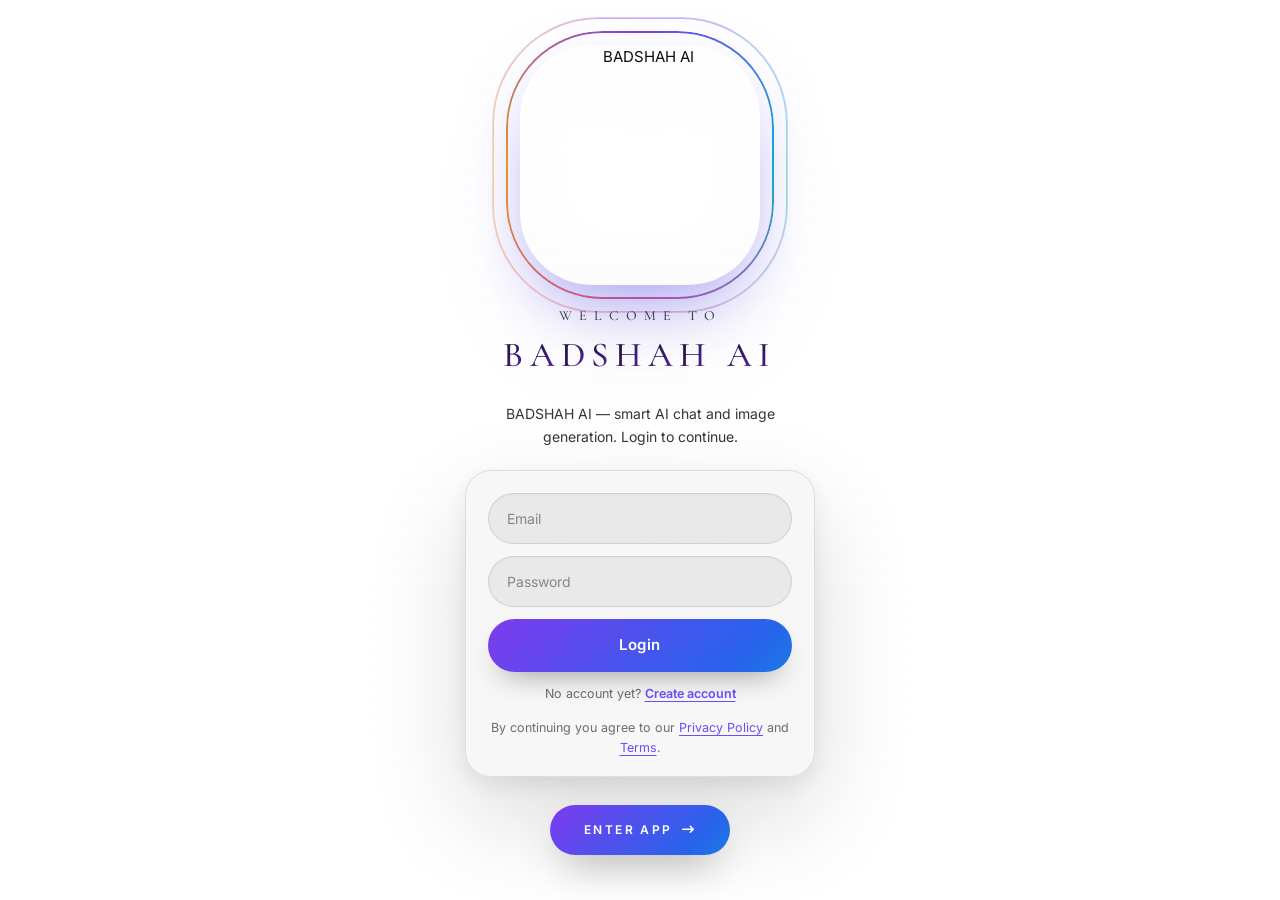
==== index.html @ 8ca5eadb "BADSHAH AI v2.1 — full app: frontend, admin panel, policies, README, Supabase schema + Edge Function" ====
<!DOCTYPE html>
<html lang="en">
<head>
<meta charset="UTF-8">
<meta name="viewport" content="width=device-width, initial-scale=1.0, maximum-scale=1.0, viewport-fit=cover">
<title>Badshah222 AI | BADSHAH AI - AI Chat &amp; Image Generator</title>
<meta name="description" content="Badshah222 AI (BADSHAH AI) is an AI assistant for chat and AI image generation. Chat, write, translate to Urdu, get coding help and create images online - login to continue. Free plan + Pro plans from Rs 100/month.">
<meta name="keywords" content="Badshah222 AI, badshah222-ai, BADSHAH AI, Badshah AI, Badshah222, AI chat, AI image generator, AI chatbot, Urdu AI">
<meta name="author" content="Badshah222">
<meta name="robots" content="index, follow, max-image-preview:large, max-snippet:-1, max-video-preview:-1">
<meta name="googlebot" content="index, follow">
<link rel="canonical" href="https://badshah222.pages.dev/">
<meta name="application-name" content="BADSHAH AI">
<meta name="apple-mobile-web-app-title" content="BADSHAH AI">
<meta property="og:type" content="website">
<meta property="og:site_name" content="BADSHAH AI">
<meta property="og:title" content="Badshah222 AI | BADSHAH AI - AI Chat &amp; Image Generator">
<meta property="og:description" content="Badshah222 AI (BADSHAH AI) is an AI assistant for chat and AI image generation. Chat, write, translate to Urdu, get coding help and create images online - login to continue. Free plan + Pro plans from Rs 100/month.">
<meta property="og:url" content="https://badshah222.pages.dev/">
<meta property="og:image" content="https://badshah222.pages.dev/og-image.png">
<meta property="og:image:width" content="1200">
<meta property="og:image:height" content="630">
<meta property="og:image:alt" content="BADSHAH AI - Badshah222 AI logo">
<meta property="og:locale" content="en_US">
<meta name="twitter:card" content="summary_large_image">
<meta name="twitter:title" content="Badshah222 AI | BADSHAH AI - AI Chat &amp; Image Generator">
<meta name="twitter:description" content="Badshah222 AI (BADSHAH AI) is an AI assistant for chat and AI image generation. Chat, write, translate to Urdu, get coding help and create images online - login to continue. Free plan + Pro plans from Rs 100/month.">
<meta name="twitter:image" content="https://badshah222.pages.dev/og-image.png">
<script type="application/ld+json">{"@context": "https://schema.org", "@graph": [{"@type": "WebSite", "@id": "https://badshah222.pages.dev/#website", "url": "https://badshah222.pages.dev/", "name": "BADSHAH AI", "alternateName": ["Badshah222 AI", "Badshah AI", "badshah222-ai"], "description": "Badshah222 AI (BADSHAH AI) is an AI assistant for chat and AI image generation. Chat, write, translate to Urdu, get coding help and create images online - login to continue. Free plan + Pro plans from Rs 100/month.", "inLanguage": "en", "publisher": {"@id": "https://badshah222.pages.dev/#person"}}, {"@type": "WebApplication", "@id": "https://badshah222.pages.dev/#app", "name": "BADSHAH AI", "alternateName": "Badshah222 AI", "url": "https://badshah222.pages.dev/", "applicationCategory": "UtilitiesApplication", "downloadUrl": "https://badshah222.pages.dev/Badshah222-ai.apk", "fileSize": "3.2 MB", "operatingSystem": "Any (web browser)", "browserRequirements": "Requires JavaScript", "description": "Badshah222 AI (BADSHAH AI) is an AI assistant for chat and AI image generation. Chat, write, translate to Urdu, get coding help and create images online - login to continue. Free plan + Pro plans from Rs 100/month.", "image": "https://badshah222.pages.dev/og-image.png", "offers": {"@type": "Offer", "price": "100", "priceCurrency": "PKR", "description": "Free plan + Pro plans from Rs 100/month"}, "author": {"@id": "https://badshah222.pages.dev/#person"}}, {"@type": "Person", "@id": "https://badshah222.pages.dev/#person", "name": "Badshah222", "alternateName": "Badshah Official 222", "url": "https://badshah222.pages.dev/", "image": "https://badshah222.pages.dev/assets/image1.png", "sameAs": ["https://www.tiktok.com/@zain_ff45", "https://www.youtube.com/@Badshahofficial-222", "https://www.facebook.com/share/1Jgyv3r7vG/", "https://www.instagram.com/badshahofficial222"]}]}</script>
<meta name="theme-color" content="#FFFFFF">
<meta name="color-scheme" content="light">
<link rel="manifest" href="manifest.json">
<link rel="icon" href="icon.png?v=20261006.6" type="image/png">
<link rel="apple-touch-icon" href="icon.png?v=20261006.6">
<link rel="icon" type="image/png" sizes="192x192" href="icon-192.png">

<link rel="preconnect" href="https://fonts.googleapis.com">
<link href="https://fonts.googleapis.com/css2?family=Cormorant+Garamond:ital,wght@0,500;0,600;1,500&family=Space+Grotesk:wght@500;600;700&family=Inter:wght@400;500;600;700&family=JetBrains+Mono:wght@400;500&display=swap" rel="stylesheet">
<link rel="stylesheet" href="https://cdnjs.cloudflare.com/ajax/libs/font-awesome/6.5.2/css/all.min.css">
<link rel="stylesheet" href="https://cdnjs.cloudflare.com/ajax/libs/highlight.js/11.9.0/styles/github.min.css" id="hljs-theme">
<link rel="stylesheet" href="styles.css?v=20261006.6">
</head>
<body data-theme="noir">
<noscript><div style="padding:24px;font-family:system-ui,sans-serif;max-width:640px;margin:auto"><h1>BADSHAH AI (Badshah222 AI)</h1><p>AI chat and AI image generator by Badshah222. Please enable JavaScript to use BADSHAH AI. Login is required.</p><p><a href="https://badshah222.pages.dev">badshah222.pages.dev</a></p></div></noscript>
<div class="aurora" aria-hidden="true"><i></i><i></i><i></i></div>
<div id="maintenanceOverlay" style="display:none;position:fixed;inset:0;z-index:99999;background:#ffffff;color:#0a0a0a;align-items:center;justify-content:center;padding:24px;text-align:center;font-family:system-ui,-apple-system,Segoe UI,sans-serif;">
  <div style="width:min(520px,100%);border:1px solid rgba(0,0,0,.14);border-radius:24px;padding:34px 24px;background:#ffffff;box-shadow:0 25px 80px rgba(0,0,0,.12);">
    <div style="font-size:12px;letter-spacing:4px;color:#666;margin-bottom:12px;">BADSHAH AI</div>
    <div style="font-size:30px;font-weight:800;margin-bottom:12px;">Maintenance Mode</div>
    <div id="maintenanceText" style="color:#555;line-height:1.7;font-size:14px;">BADSHAH AI filhaal maintenance mein hai. Thori dair baad dobara try karein.</div>
  </div>
</div>

<div class="intro-splash" id="introSplash">
  <div class="intro-bg" aria-hidden="true"></div>
  <div class="intro-particles" aria-hidden="true"><span style="--x:6%;--d:14s;--w:-2s"></span><span style="--x:15%;--d:11s;--w:-7s"></span><span style="--x:24%;--d:16s;--w:-4s"></span><span style="--x:33%;--d:12s;--w:-9s"></span><span style="--x:42%;--d:15s;--w:-1s"></span><span style="--x:51%;--d:10s;--w:-6s"></span><span style="--x:60%;--d:17s;--w:-3s"></span><span style="--x:69%;--d:13s;--w:-8s"></span><span style="--x:78%;--d:12s;--w:-5s"></span><span style="--x:87%;--d:15s;--w:-10s"></span><span style="--x:94%;--d:11s;--w:-0s"></span><span style="--x:48%;--d:18s;--w:-12s"></span></div>
  <div class="intro-landing" id="introLanding">
    <div class="intro-logo"><span class="logo-ring"></span><span class="logo-ring r2"></span><img src="logo.png?v=20261006.6" alt="BADSHAH AI" width="320" height="320"></div>
    <h1 class="intro-title"><span class="t-small">WELCOME TO</span><span class="t-big" aria-label="BADSHAH AI"><i style="--i:0">B</i><i style="--i:1">A</i><i style="--i:2">D</i><i style="--i:3">S</i><i style="--i:4">H</i><i style="--i:5">A</i><i style="--i:6">H</i><i style="--i:7">&nbsp;</i><i style="--i:8">A</i><i style="--i:9">I</i></span></h1>
    <p>BADSHAH AI — smart AI chat and image generation. Login to continue.</p>
    <div id="authBox">
      <form id="loginForm" class="auth-form" onsubmit="return false;">
        <input id="loginEmail" type="email" placeholder="Email" required>
        <input id="loginPassword" type="password" placeholder="Password" required>
        <button id="loginBtn" type="button" class="auth-submit-btn">Login</button>
        <div id="loginError" class="auth-error"></div>
        <div class="auth-note">No account yet? <button id="showRegisterBtn" type="button" class="auth-toggle">Create account</button></div>
      </form>
      <form id="registerForm" class="auth-form" hidden onsubmit="return false;">
        <input id="regName" type="text" placeholder="Your name" required>
        <input id="regEmail" type="email" placeholder="Email" required>
        <input id="regPassword" type="password" placeholder="Password" required>
        <input id="regConfirmPassword" type="password" placeholder="Confirm password" required>
        <ul id="passwordRules" class="password-rules">
          <li id="ruleLength">At least 8 characters</li>
          <li id="ruleUpper">One UPPERCASE letter</li>
          <li id="ruleLower">One lowercase letter</li>
          <li id="ruleNumber">One number</li>
          <li id="ruleSpecial">One special character (!@#$% etc.)</li>
        </ul>
        <button id="registerBtn" type="button" class="auth-submit-btn">Create Account</button>
        <div id="registerError" class="auth-error"></div>
        <div class="auth-note">Already have an account? <button id="showLoginBtn" type="button" class="auth-toggle">Login</button></div>
      </form>
      <p class="auth-note">By continuing you agree to our <a href="#" id="authPrivacyLink">Privacy Policy</a> and <a href="#" id="authTermsLink">Terms</a>.</p>
    </div>
    <button class="enter-app-btn" id="enterAppBtn" hidden onclick="var s=document.getElementById('introSplash'); if(s){s.classList.add('fade-out'); setTimeout(function(){ if(s&&s.parentNode) s.remove(); },600);}">ENTER APP <i class="fa-solid fa-arrow-right-long"></i></button>
  </div>
</div>

<div class="install-bar" id="installBar" role="region" aria-label="Install the BADSHAH AI app">
  <span class="ib-shine" aria-hidden="true"></span>
  <img class="ib-icon" src="icon.png?v=20261006.6" alt="" width="46" height="46">
  <div class="ib-text">
    <strong>Get the <span class="grad-text">BADSHAH AI</span> App</strong>
    <span id="ibSub">Free &amp; Pro Plans &bull; <i class="fa-brands fa-android"></i> Android APK &bull; 3.2 MB</span>
  </div>
  <div class="ib-actions">
    <a class="ib-btn primary" id="apkDownloadBtn" href="Badshah222-ai.apk" download="Badshah222-ai.apk"><i class="fa-brands fa-android"></i> <span>Download APK</span></a>
    <button class="ib-btn ghost" id="pwaInstallBtn" type="button" hidden><i class="fa-solid fa-circle-down"></i> <span>Install App</span></button>
    <button class="ib-how" id="installHowBtn" type="button"><i class="fa-regular fa-circle-question"></i> <span>How to install?</span></button>
  </div>
  <button class="ib-close" id="installClose" type="button" aria-label="Hide this bar"><i class="fa-solid fa-xmark"></i></button>
</div>

<div class="app" id="app">

  <aside class="sidebar" id="sidebar">
    <div class="sidebar-head">
      <div class="brand">
        <span class="brand-orb"><img src="icon.png?v=20261006.6" alt="BADSHAH AI"></span>
        <div class="brand-text">
          <strong>BADSHAH AI</strong>
          <small>Artificial Intelligence.</small>
        </div>
      </div>
      <button class="icon-btn ghost only-mobile" id="closeSidebarBtn" aria-label="Close sidebar"><i class="fa-solid fa-xmark"></i></button>
    </div>

    <button class="new-chat-btn" id="newChatBtn"><i class="fa-solid fa-plus"></i> New Chat</button>

    <a href="https://badshah222.pages.dev" target="_blank" rel="noopener" class="website-pill"><i class="fa-solid fa-globe"></i> Main Website</a>
    <a href="Badshah222-ai.apk" download="Badshah222-ai.apk" class="website-pill app-pill"><i class="fa-brands fa-android"></i> Download Android App</a>

    <div class="sidebar-search">
      <i class="fa-solid fa-magnifying-glass"></i>
      <input type="text" id="searchChatsInput" placeholder="Search Chats...">
    </div>

    <div class="sidebar-section-label">
      <span>Pinned Chats</span>
    </div>
    <div class="chat-list" id="pinnedChatList"></div>

    <div class="sidebar-section-label">
      <span>All Conversations</span>
    </div>
    <div class="chat-list" id="chatList"></div>

    <div class="sidebar-footer">
      <div class="sidebar-footer-actions">
        <button class="footer-link-btn" id="openSettingsBtn">
          <span class="mini-slider-icon"><span class="bar bar1"></span><span class="bar bar2"></span></span> Settings
        </button>
        <button class="footer-link-btn" id="openBookmarksBtn"><i class="fa-solid fa-bookmark"></i> Bookmarks</button>
      </div>
      <button class="footer-link-btn footer-link-btn-wide" id="openAboutBtn"><i class="fa-solid fa-circle-info"></i> About</button>
      <div id="accountUsernameDisplay" class="account-name"></div>
      <button id="buyProBtn" class="footer-link-btn footer-link-btn-wide"><i class="fa-solid fa-crown"></i> Buy Pro</button>
      <button id="helpBtn" class="footer-link-btn"><i class="fa-solid fa-circle-question"></i> Help Center</button>
      <a id="openAdminBtn" class="footer-link-btn" href="admin.html" hidden><i class="fa-solid fa-gauge"></i> Admin Panel</a>
      <button id="logoutBtn" class="footer-link-btn"><i class="fa-solid fa-right-from-bracket"></i> Logout</button>
      <div class="social-row">
        <a href="https://www.tiktok.com/@zain_ff45" target="_blank" rel="noopener" aria-label="TikTok"><i class="fa-brands fa-tiktok"></i></a>
        <a href="https://www.youtube.com/@Badshahofficial-222" target="_blank" rel="noopener" aria-label="YouTube"><i class="fa-brands fa-youtube"></i></a>
        <a href="https://www.facebook.com/share/1Jgyv3r7vG/" target="_blank" rel="noopener" aria-label="Facebook"><i class="fa-brands fa-facebook-f"></i></a>
        <a href="https://www.instagram.com/badshahofficial222?stkn=ZXoxODVrZ3dvMnNs" target="_blank" rel="noopener" aria-label="Instagram"><i class="fa-brands fa-instagram"></i></a>
        <a href="https://wa.me/923251787969" target="_blank" rel="noopener" aria-label="WhatsApp"><i class="fa-brands fa-whatsapp"></i></a>
      </div>
      <div class="footer-credit">© 2026 Badshah222. All Rights Reserved.</div>
    </div>
  </aside>

  <div class="sidebar-overlay" id="sidebarOverlay"></div>

  <main class="main">
    <header class="topbar">
      <button class="icon-btn ghost only-mobile" id="openSidebarBtn" aria-label="Open sidebar"><i class="fa-solid fa-bars"></i></button>
      <div class="topbar-title" id="topbarTitle">
        <div class="token-badge" id="tokenBadgeBtn" role="button" tabindex="0" aria-label="Open token ledger">
          <i class="fa-solid fa-coins animate-pulse-gold"></i>
          <span id="liveTokenDisplay">0 / Unlimited</span> Tokens
        </div>
      </div>

      <div class="mode-trigger-wrap" id="modelTriggerWrap">
        <button class="icon-btn ghost" id="openPromptLibBtn" title="Prompt Library" aria-label="Prompt Library"><i class="fa-solid fa-book-open"></i></button>
        <button class="icon-btn ghost mode-trigger" id="modelTriggerBtnMain" title="Choose Model" aria-label="Choose model" aria-haspopup="true"><i class="fa-solid fa-sparkles" id="modelTriggerIconMain"></i></button>
        <div class="mode-popup top-popup" id="modelPopupMain"></div>
      </div>

      <div class="token-popup" id="tokenPopup">
        <div class="token-popup-head">
          <strong><i class="fa-solid fa-receipt"></i> Token Ledger</strong>
          <i class="fa-solid fa-xmark close-btn" id="closeTokenPopup" role="button" tabindex="0" aria-label="Close"></i>
        </div>
        <div class="token-pop-row">
          <span>Token Unit Rate:</span>
          <strong>$0.00005 / token</strong>
        </div>
        <div class="token-pop-row">
          <span>Total Tokens Used:</span>
          <span id="popTokensUsed" style="font-family: var(--font-mono); font-weight: 700;">0</span>
        </div>
        <div class="token-pop-row highlight">
          <span>Usage Equivalent Cost:</span>
          <strong id="popTokensCost">$0.00000</strong>
        </div>
        <div class="usage-progress-wrap">
          <div class="usage-progress-track"><div class="usage-progress-bar" id="usageProgressBar"></div></div>
          <span class="usage-progress-label" id="usageProgressPct">0% used</span>
        </div>
        <div class="token-pop-info">
          <span><i class="fa-solid fa-crown"></i> Free plan included — upgrade to Pro for premium models.</span>
        </div>
      </div>
    </header>

    <section class="panel active" id="chatPanel">
      <div class="chat-box" id="chatBox"></div>

      <div class="context-limit-banner" id="contextLimitBanner" hidden>
        <i class="fa-solid fa-triangle-exclamation"></i>
        <span>This Chat Has Been Fulled Start With New Chat</span>
        <button class="drawer-btn" id="contextLimitNewChatBtn"><i class="fa-solid fa-plus"></i> New Chat</button>
      </div>

      <div class="composer">
        <div class="reply-preview" id="editPreview">
          <span><i class="fa-solid fa-pen"></i> Editing Message</span>
          <i class="fa-solid fa-circle-xmark" id="cancelEditBtn"></i>
        </div>

        <div class="audio-preview-container" id="filePreview" hidden>
          <div class="audio-preview-chip">
            <i class="fa-solid fa-file-lines"></i>
            <span class="audio-preview-title" id="filePreviewTitle">File Ready</span>
          </div>
          <button class="audio-preview-close" id="cancelFileBtn" aria-label="Remove File"><i class="fa-solid fa-trash-can"></i></button>
        </div>

        <div class="input-card" id="inputCard">
          <div class="mode-trigger-wrap">
            <button class="icon-btn ghost mode-trigger" id="modeTriggerBtn" title="Choose Mode" aria-label="Choose mode" aria-haspopup="true"><i class="fa-solid fa-message" id="modeTriggerIcon"></i></button>
            <div class="mode-popup" id="modePopup">
              <button class="mode-opt active" data-mode="chat"><i class="fa-solid fa-message"></i> Chat</button>
              <button class="mode-opt" data-mode="image"><i class="fa-solid fa-image"></i> Image</button>
            </div>
          </div>

          <button class="icon-btn ghost" id="fileUploadBtn" title="Upload PDF, TXT or Codes" aria-label="Upload file"><i class="fa-solid fa-paperclip"></i></button>
          <input type="file" id="fileUploadInput" accept=".txt,.pdf,.html,.css,.js,.json,.py,.java,.cpp,.c,.cs,.ts,.sh,.md,.xml,.yaml,.yml,.sql,.php,.rb,application/pdf,text/plain" hidden>

          <textarea id="userInput" rows="1" aria-label="Message" placeholder="Ask Me Anything..."></textarea>
          <div class="input-actions">
            <button class="send-btn" id="sendBtn" title="Voice" aria-label="Voice or send"><i class="fa-solid fa-microphone" id="sendBtnIcon"></i></button>
          </div>
        </div>
        <div class="composer-hint"><span><i class="fa-solid fa-keyboard"></i> Type &amp; press Enter</span><span><i class="fa-solid fa-microphone"></i> Mic to speak</span><span><i class="fa-solid fa-paperclip"></i> Attach files</span><span><i class="fa-solid fa-image"></i> Image mode for pictures</span></div>
      </div>
    </section>
  </main>
</div>

<div class="lightbox" id="lightbox">
  <button class="lightbox-close" id="lightboxClose" aria-label="Close preview"><i class="fa-solid fa-xmark"></i></button>
  <img id="lightboxImg" src="" alt="Preview">
  <a id="lightboxDownload" class="drawer-btn" download><i class="fa-solid fa-download"></i> Download</a>
</div>

<div class="modal-overlay" id="settingsModal">
  <div class="modal">
    <div class="modal-head">
      <strong><i class="fa-solid fa-gear"></i> Settings</strong>
      <button class="icon-btn ghost close-modal" aria-label="Close"><i class="fa-solid fa-xmark"></i></button>
    </div>
    <div class="modal-body">
            <div class="settings-row">
        <label>Font size</label>
        <input type="range" id="fontSizeRange" min="0" max="2" step="1" value="1">
        <div class="range-labels"><span>Small</span><span>Medium</span><span>Large</span></div>
      </div>

      <div class="settings-row">
        <label class="settings-row-head">
          <span>AI Memory Engine</span>
          <span class="switch"><input type="checkbox" id="memoryEnabledToggle"><span class="switch-track"></span></span>
        </label>
        <div class="memory-manager" id="memoryManagerBlock">
          <div class="memory-input-row">
            <input type="text" id="memoryInput" placeholder="Write Custom Facts (e.g. My Name is Badshah)...">
            <button class="drawer-btn" id="addMemoryBtn"><i class="fa-solid fa-plus"></i> Add</button>
          </div>
          <div class="memory-list" id="memoryList"></div>
        </div>
      </div>

      <div class="settings-row">
        <label>Data & Usage Lifetime Stats</label>
        <div class="stats-card">
          <div class="stats-row"><span>Total Images Generate :</span><strong id="statsTotalImages">0</strong></div>
          <div class="stats-row"><span>Total Chats Create :</span><strong id="statsTotalChats">0</strong></div>
          <div class="stats-row"><span>Total Tokens Use :</span><strong id="statsTotalTokens">0</strong></div>
          <div class="stats-row" style="border-top:1px dashed var(--border); padding-top:6px; margin-top:4px;"><span>Total All Data :</span><strong id="statsTotalCost" style="color:var(--success);">$0.00000</strong></div>
        </div>
      </div>
      <div class="settings-row">
        <label>Local data</label>
        <div class="settings-btn-row">
          <button class="drawer-btn" id="exportDataBtn"><i class="fa-solid fa-file-export"></i> Export Chats</button>
          <button class="drawer-btn" id="importDataBtn"><i class="fa-solid fa-file-import"></i> Import Chats</button>
          <input type="file" id="importDataInput" accept="application/json" hidden>
        </div>
        <button class="drawer-btn danger" id="clearDataBtn"><i class="fa-solid fa-trash"></i> Reset All Chats</button>
      </div>
    </div>
  </div>
</div>

<div class="modal-overlay" id="installGuideModal">
  <div class="modal">
    <div class="modal-head">
      <strong><i class="fa-solid fa-mobile-screen-button"></i> Install BADSHAH AI</strong>
      <button class="icon-btn ghost close-modal" aria-label="Close"><i class="fa-solid fa-xmark"></i></button>
    </div>
    <div class="modal-body install-guide">
      <div class="ig-hero"><img src="icon.png?v=20261006.6" alt="" width="64" height="64"><div><strong>BADSHAH AI for Android</strong><span>Free plan + Pro plans &bull; 3.2 MB</span></div></div>
      <a class="ig-download" href="Badshah222-ai.apk" download="Badshah222-ai.apk"><i class="fa-brands fa-android"></i> Download APK</a>
      <ol class="ig-steps">
        <li><b>1</b><div><strong>Download the APK</strong><span>Tap the button above. If the browser warns about the file, choose <em>Download anyway</em>.</span></div></li>
        <li><b>2</b><div><strong>Open the file</strong><span>Open it from the download notification or your Downloads folder.</span></div></li>
        <li><b>3</b><div><strong>Allow install</strong><span>If asked, tap <em>Settings</em> and turn on <em>Allow from this source</em>, then go back.</span></div></li>
        <li><b>4</b><div><strong>Tap Install</strong><span>Wait a few seconds, tap <em>Open</em> and enjoy BADSHAH AI.</span></div></li>
      </ol>
      <div class="ig-ios"><i class="fa-brands fa-apple"></i> <span><strong>iPhone / iPad:</strong> open this site in Safari, tap <em>Share</em>, then <em>Add to Home Screen</em>.</span></div>
    </div>
  </div>
</div>

<div class="modal-overlay" id="aboutModal">
  <div class="modal">
    <div class="modal-head">
      <strong><i class="fa-solid fa-circle-info"></i> About</strong>
      <button class="icon-btn ghost close-modal" aria-label="Close"><i class="fa-solid fa-xmark"></i></button>
    </div>
    <div class="modal-body about-body">
      <div class="about-orb"><img src="icon.png?v=20261006.6" style="width:100%;height:100%;object-fit:contain;box-sizing:border-box;padding:6px;border-radius:18px;" alt="Logo"></div>
      <h3>BADSHAH AI</h3>
      <p>A premium AI suite: chat and image models, and more. Free plan + Pro plans.</p>

      <div class="about-section">
        <div class="about-heading"><i class="fa-solid fa-crown"></i> About Creator</div>
        <div class="creator-card">
          <img class="creator-avatar" src="assets/image1.png" alt="Badshah222" onerror="this.style.display='none'">
          <div class="creator-text">
            <strong>Badshah222</strong>
            <span>Creator &amp; Developer of BADSHAH AI</span>
            <p>Salam! Main Badshah222 hoon, BADSHAH AI ka creator. Mera maqsad hai ke har koi AI ko aasani se use kar sakay: chats bhi, images bhi. Aap ka support mere liye bohat ahem hai.</p>
          </div>
        </div>
      </div>


      <div class="about-section">
        <div class="about-heading"><i class="fa-solid fa-file-lines"></i> Policies</div>
        <div class="about-dev">
          <div><strong>Privacy</strong><a href="#" id="policyPrivacyLink">Privacy Policy</a></div>
          <div><strong>Payments</strong><a href="#" id="policyPaymentLink">Payment Privacy Policy</a></div>
          <div><strong>Terms</strong><a href="#" id="policyTermsLink">Terms &amp; Conditions</a></div>
        </div>
      </div>

      <div class="about-section">
        <div class="about-heading"><i class="fa-solid fa-images"></i> Creator Visuals</div>
        <div class="visual-grid"><a class="vis-tile" href="assets/image1.png" target="_blank" rel="noopener"><img src="assets/image1.png" alt="Creator visual 1" loading="lazy" onerror="this.closest('.vis-tile').classList.add('empty')"></a><a class="vis-tile" href="assets/image2.png" target="_blank" rel="noopener"><img src="assets/image2.png" alt="Creator visual 2" loading="lazy" onerror="this.closest('.vis-tile').classList.add('empty')"></a><a class="vis-tile" href="assets/image3.png" target="_blank" rel="noopener"><img src="assets/image3.png" alt="Creator visual 3" loading="lazy" onerror="this.closest('.vis-tile').classList.add('empty')"></a><a class="vis-tile" href="assets/image4.png" target="_blank" rel="noopener"><img src="assets/image4.png" alt="Creator visual 4" loading="lazy" onerror="this.closest('.vis-tile').classList.add('empty')"></a><a class="vis-tile" href="assets/image5.png" target="_blank" rel="noopener"><img src="assets/image5.png" alt="Creator visual 5" loading="lazy" onerror="this.closest('.vis-tile').classList.add('empty')"></a></div>
      </div>

      <div class="about-dev">
        <div><strong>Developer</strong><span>Badshah222</span></div>
        <div><strong>Website</strong><a href="https://badshah222.pages.dev" target="_blank">badshah222.pages.dev</a></div>
        <div><strong>WhatsApp</strong><a href="https://wa.me/923251787969" target="_blank">Contact Owner</a></div>
        <div><strong>TikTok</strong><a href="https://www.tiktok.com/@zain_ff45" target="_blank">TikTok</a></div>
        <div><strong>YouTube</strong><a href="https://www.youtube.com/@Badshahofficial-222" target="_blank">YouTube</a></div>
        <div><strong>Facebook</strong><a href="https://www.facebook.com/share/1Jgyv3r7vG/" target="_blank">Facebook</a></div>
        <div><strong>Instagram</strong><a href="https://www.instagram.com/badshahofficial222?stkn=ZXoxODVrZ3dvMnNs" target="_blank">Instagram</a></div>
      </div>
      <div class="footer-credit">© 2026 Badshah222. All Rights Reserved.</div>
    </div>
  </div>
</div>

<div class="modal-overlay" id="bookmarksModal">
  <div class="modal">
    <div class="modal-head">
      <strong><i class="fa-solid fa-bookmark"></i> Bookmarks</strong>
      <button class="icon-btn ghost close-modal" aria-label="Close"><i class="fa-solid fa-xmark"></i></button>
    </div>
    <div class="modal-body">
      <div class="bookmark-list" id="bookmarksList"></div>
    </div>
  </div>
</div>

<div class="modal-overlay" id="promptLibModal">
  <div class="modal">
    <div class="modal-head">
      <strong><i class="fa-solid fa-book-open"></i> Prompt Library</strong>
      <button class="icon-btn ghost close-modal" aria-label="Close"><i class="fa-solid fa-xmark"></i></button>
    </div>
    <div class="modal-body">
      <div class="sidebar-search">
        <i class="fa-solid fa-magnifying-glass"></i>
        <input type="text" id="promptLibSearchInput" placeholder="Search prompts...">
      </div>
      <div class="prompt-lib-tabs" id="promptLibTabs"></div>
      <div class="prompt-lib-list" id="promptLibList"></div>
    </div>
  </div>
</div>


<div class="modal-overlay" id="policyModal">
  <div class="modal-box">
    <button id="policyModalClose">×</button>
    <h2 id="policyModalTitle"></h2>
    <div id="policyModalBody" class="policy-body"></div>
  </div>
</div>

<div class="modal-overlay" id="buyProModal">
  <div class="modal-box">
    <button id="buyProClose">×</button>
    <h2>Buy Pro</h2>
    <p class="buy-pro-steps"><b>1</b> Choose a plan &nbsp;·&nbsp; <b>2</b> Pick a payment method &nbsp;·&nbsp; <b>3</b> Pay &amp; submit proof</p>
    <div id="buyProPlans"></div>
    <div id="buyProMethods"></div>
    <div id="buyProDetails"></div>
    <form id="buyProForm" hidden>
      <input id="payerName" type="text" placeholder="Name you paid from" required>
      <label>Payment screenshot <input id="proofFile" type="file" accept="image/*" required></label>
      <span id="proofFileName"></span>
      <button id="submitOrderBtn" type="button">Submit Order</button>
    </form>
    <div id="orderSuccess" class="auth-success" hidden></div>
    <div id="orderError" class="auth-error"></div>
  </div>
</div>

<div class="modal-overlay" id="helpModal">
  <div class="modal-box">
    <button id="helpClose">×</button>
    <h2>Help Center</h2>
    <div id="helpReplies"></div>
    <input id="helpSubject" type="text" placeholder="Subject">
    <textarea id="helpMessage" placeholder="Write your message..."></textarea>
    <button id="helpSendBtn" type="button">Send Message</button>
    <div id="helpStatus"></div>
  </div>
</div>

<div class="context-menu" id="chatContextMenu">
  <button data-action="pin"><i class="fa-solid fa-thumbtack"></i> Pin</button>
  <button data-action="favorite"><i class="fa-solid fa-star"></i> Favorite</button>
  <button data-action="rename"><i class="fa-solid fa-pen"></i> Rename</button>
  <button data-action="export"><i class="fa-solid fa-file-export"></i> Export</button>
  <button data-action="delete" class="danger"><i class="fa-solid fa-trash"></i> Delete</button>
</div>

<div class="toast-container" id="toastContainer"></div>

<script src="https://cdn.jsdelivr.net/npm/marked/marked.min.js"></script>
<script src="https://cdnjs.cloudflare.com/ajax/libs/dompurify/3.1.0/purify.min.js"></script>
<script src="https://cdnjs.cloudflare.com/ajax/libs/highlight.js/11.9.0/highlight.min.js"></script>
<script src="https://cdnjs.cloudflare.com/ajax/libs/pdf.js/3.11.174/pdf.min.js"></script>
<script src="https://cdn.jsdelivr.net/npm/@supabase/supabase-js@2"></script>
<script src="supabase-config.js"></script>
<script src="config.js?v=20261006.6"></script>
<script src="library.js"></script>
<script src="app.js?v=20261006.6"></script>

</body>
</html>
---- styles.css ----
@property --ang{syntax:'<angle>';inherits:false;initial-value:0deg}
:root{
  --font-display:'Space Grotesk',system-ui,sans-serif;--font-body:'Inter',system-ui,sans-serif;--font-mono:'JetBrains Mono',ui-monospace,monospace;
  --radius:24px;--radius-lg:28px;--radius-md:20px;--radius-sm:14px;--scale:1;
  --ease:cubic-bezier(.2,.8,.2,1);
  --bg:#FFFFFF;--bg2:#F5F5F5;--text:#0A0A0A;--muted:#6B6B6B;--accent:#6D4AFF;--accent-2:#06B6D4;--on-accent:#FFFFFF;
  --surface:color-mix(in srgb,var(--bg2) 82%,transparent);
  --surface-2:color-mix(in srgb,var(--text) 6%,transparent);
  --surface-hover:color-mix(in srgb,var(--text) 10%,transparent);
  --border:color-mix(in srgb,var(--text) 11%,transparent);
  --border-strong:color-mix(in srgb,#000000 26%,transparent);
  --glow:rgba(109,74,255,.30);
  --gradient:linear-gradient(135deg,#7C3AED,#2563EB 55%,#06B6D4);
  --danger:#FF6B86;--danger-soft:rgba(255,107,134,.12);--success:#4ADE9A;
  --shadow-md:0 12px 32px rgba(0,0,0,.10),0 2px 6px rgba(0,0,0,.06);
  --shadow-lg:0 40px 100px rgba(0,0,0,.14),0 8px 24px rgba(0,0,0,.08);
  --glass:blur(28px) saturate(150%);
}
*{box-sizing:border-box;margin:0;padding:0;-webkit-tap-highlight-color:transparent}
html,body{height:100%;height:100dvh;overflow:hidden;background:var(--bg);color:var(--text);font-family:var(--font-body);font-size:calc(15px*var(--scale));line-height:1.65;-webkit-font-smoothing:antialiased}
body{overscroll-behavior:none}
body::after{content:"";position:fixed;inset:0;z-index:100000;pointer-events:none;opacity:.05;mix-blend-mode:overlay;background-image:url("data:image/svg+xml,%3Csvg xmlns='http://www.w3.org/2000/svg' width='160' height='160'%3E%3Cfilter id='n'%3E%3CfeTurbulence type='fractalNoise' baseFrequency='.8' numOctaves='2' stitchTiles='stitch'/%3E%3C/filter%3E%3Crect width='100%25' height='100%25' filter='url(%23n)'/%3E%3C/svg%3E")}
button{font:inherit;color:inherit;background:none;border:0;cursor:pointer;transition:transform .2s var(--ease),background .25s,color .25s,border-color .25s,box-shadow .3s}
button:active:not(:disabled){transform:scale(.97)}
textarea,input{font:inherit;color:inherit}
a{color:inherit;text-decoration:none}
::selection{background:color-mix(in srgb,var(--accent) 35%,transparent);color:var(--text)}
:focus-visible{outline:2px solid var(--accent);outline-offset:2px;border-radius:12px}
::-webkit-scrollbar{width:8px;height:8px}::-webkit-scrollbar-track{background:transparent}
::-webkit-scrollbar-thumb{background:color-mix(in srgb,var(--text) 14%,transparent);border-radius:8px;border:2px solid transparent;background-clip:content-box}
::-webkit-scrollbar-thumb:hover{background:color-mix(in srgb,var(--accent) 45%,transparent);background-clip:content-box;border:2px solid transparent}
*{scrollbar-width:thin;scrollbar-color:color-mix(in srgb,var(--text) 16%,transparent) transparent}


.aurora{position:fixed;inset:0;z-index:0;overflow:hidden;pointer-events:none}
.aurora i{position:absolute;border-radius:50%;filter:blur(90px);opacity:.28;animation:drift 26s ease-in-out infinite alternate}
.aurora i:nth-child(1){width:46vmax;height:46vmax;left:-14vmax;top:-18vmax;background:#C4B5FD}
.aurora i:nth-child(2){width:38vmax;height:38vmax;right:-12vmax;bottom:-16vmax;background:#A5F3FC;opacity:.16;animation-duration:32s;animation-delay:-8s}
.aurora i:nth-child(3){width:26vmax;height:26vmax;left:42%;top:30%;background:#FBCFE8;opacity:.12;animation-duration:38s}
@keyframes drift{to{transform:translate3d(6vmax,4vmax,0) scale(1.15)}}


.icon-btn{width:40px;height:40px;flex:none;display:inline-grid;place-items:center;border-radius:50%;color:var(--muted);font-size:15px}
.icon-btn.ghost:hover{background:var(--surface-hover);color:var(--text)}
.only-mobile{display:none!important}
.drawer-btn,.new-chat-btn,.enter-app-btn,.auth-submit-btn,.pwa-app-btn{position:relative;overflow:hidden;display:inline-flex;align-items:center;justify-content:center;gap:9px;padding:11px 20px;border-radius:999px;font-weight:600;font-size:13.5px;letter-spacing:.01em;background:var(--surface-2);border:1px solid var(--border);color:var(--text)}
.drawer-btn:hover{background:var(--surface-hover);border-color:var(--border-strong)}
.drawer-btn.danger{color:var(--danger);border-color:color-mix(in srgb,var(--danger) 30%,transparent);background:var(--danger-soft)}
.drawer-btn.danger:hover{background:color-mix(in srgb,var(--danger) 22%,transparent)}
.new-chat-btn,.enter-app-btn,.auth-submit-btn,.pwa-app-btn{background:var(--gradient);color:var(--on-accent);border:0;box-shadow:0 8px 28px -6px var(--glow),0 0 0 transparent}
.new-chat-btn::after,.enter-app-btn::after,.auth-submit-btn::after,.pwa-app-btn::after{content:"";position:absolute;top:0;left:-70%;width:45%;height:100%;background:linear-gradient(100deg,transparent,rgba(255,255,255,.55),transparent);transform:skewX(-20deg);transition:left .8s var(--ease)}
.new-chat-btn:hover::after,.enter-app-btn:hover::after,.auth-submit-btn:hover::after,.pwa-app-btn:hover::after{left:130%}
.new-chat-btn:hover,.enter-app-btn:hover,.auth-submit-btn:hover,.pwa-app-btn:hover{box-shadow:0 12px 36px -4px var(--glow),0 0 0 transparent}
.auth-submit-btn:disabled{opacity:.55;cursor:wait}


.intro-splash{position:fixed;inset:0;z-index:99990;display:grid;place-items:center;padding:24px;background:#FFFFFF;transition:opacity .6s var(--ease),filter .6s,transform .6s var(--ease);overflow:hidden}
.intro-splash.fade-out{opacity:0;filter:blur(14px);transform:scale(1.04);pointer-events:none}
.intro-particles{position:absolute;inset:0;pointer-events:none}
.intro-particles span{position:absolute;bottom:-10px;width:3px;height:3px;border-radius:50%;background:#BBBBBB;box-shadow:none;opacity:0;animation:rise var(--d,12s) linear var(--w,0s) infinite;left:var(--x)}
@keyframes rise{10%{opacity:.8}90%{opacity:.4}to{transform:translateY(-105vh);opacity:0}}
.intro-landing{position:relative;z-index:1;max-width:460px;text-align:center;display:flex;flex-direction:column;align-items:center;gap:22px}
.intro-logo{width:104px;height:104px;border-radius:30px;display:grid;place-items:center;background:var(--surface);border:1px solid var(--border);box-shadow:0 0 0 1px rgba(255,255,255,.04) inset,0 0 70px -6px var(--glow);animation:reveal 1.2s var(--ease) both,breathe 5s ease-in-out 1.2s infinite}
.intro-logo img{width:88%;height:88%;object-fit:contain;object-position:center}
@keyframes reveal{from{opacity:0;transform:scale(.6) translateY(20px);filter:blur(16px)}}
@keyframes breathe{50%{box-shadow:0 0 0 1px rgba(255,255,255,.04) inset,0 0 110px 4px var(--glow)}}
.intro-landing h2{font-family:var(--font-display);font-weight:500;font-size:clamp(20px,5.4vw,28px);letter-spacing:.34em;line-height:1.35;background:linear-gradient(100deg,var(--text) 20%,var(--accent) 50%,var(--text) 80%);background-size:220% 100%;-webkit-background-clip:text;background-clip:text;color:transparent;animation:reveal 1.2s var(--ease) .25s both,sheen 6s linear infinite}
@keyframes sheen{to{background-position:-220% 0}}
.intro-landing p{color:var(--muted);font-size:14px;max-width:38ch;animation:reveal 1.2s var(--ease) .5s both}
.enter-app-btn{margin-top:6px;padding:15px 34px;letter-spacing:.22em;font-size:12px;animation:reveal 1.2s var(--ease) .75s both}


.auth-overlay{position:fixed;inset:0;z-index:9000;display:flex;align-items:center;justify-content:center;padding:20px;background:color-mix(in srgb,var(--bg) 74%,transparent);backdrop-filter:blur(36px) saturate(140%);-webkit-backdrop-filter:blur(36px) saturate(140%);overflow:auto}
.auth-card{position:relative;width:min(420px,100%);padding:34px 28px 26px;border-radius:var(--radius-lg);background:var(--surface);border:1px solid var(--border);box-shadow:var(--shadow-lg);display:flex;flex-direction:column;gap:18px;animation:pop .6s var(--ease) both}
.auth-card::before{content:"";position:absolute;inset:0;border-radius:inherit;padding:1px;background:linear-gradient(160deg,var(--border-strong),transparent 40%,transparent 70%,var(--border-strong));-webkit-mask:linear-gradient(#000 0 0) content-box,linear-gradient(#000 0 0);-webkit-mask-composite:xor;mask-composite:exclude;pointer-events:none}
@keyframes pop{from{opacity:0;transform:translateY(16px) scale(.96);filter:blur(8px)}}
.auth-brand{text-align:center;display:flex;flex-direction:column;align-items:center;gap:8px}
.auth-brand h1{font-family:var(--font-display);font-weight:600;letter-spacing:.22em;font-size:21px}
.auth-tagline{color:var(--muted);font-size:13px}
.brand-orb{position:relative;width:44px;height:44px;flex:none;border-radius:14px;display:grid;place-items:center;background:var(--surface-2);border:1px solid var(--border-strong);animation:orb 5s ease-in-out infinite}
.brand-orb img{width:88%;height:88%;object-fit:contain;object-position:center}
.auth-brand .brand-orb{width:64px;height:64px;border-radius:20px}
@keyframes orb{0%,100%{box-shadow:0 0 18px -2px var(--glow)}50%{box-shadow:0 0 38px 2px var(--glow)}}
.auth-tabs{display:grid;grid-template-columns:1fr 1fr;padding:4px;border-radius:999px;background:var(--surface-2);border:1px solid var(--border)}
.auth-tab{padding:9px;border-radius:999px;color:var(--muted);font-weight:600;font-size:13.5px}
.auth-tab.active{background:var(--gradient);color:var(--on-accent);box-shadow:0 4px 16px -4px var(--glow)}
.auth-form{display:flex;flex-direction:column;gap:12px}
.auth-form input,.memory-input-row input,.sidebar-search input{width:100%;padding:13px 18px;border-radius:999px;background:var(--surface-2);border:1px solid var(--border);outline:0;font-size:14px;transition:border-color .25s,box-shadow .25s,background .25s}
.auth-form input:focus,.memory-input-row input:focus,.sidebar-search input:focus{border-color:var(--border-strong);box-shadow:0 0 0 4px color-mix(in srgb,var(--accent) 14%,transparent);background:var(--surface-hover)}
::placeholder{color:color-mix(in srgb,var(--muted) 80%,transparent)}
.auth-error{min-height:0;color:var(--danger);font-size:12.5px;padding-inline:6px}.auth-error:empty{display:none}
.auth-note{text-align:center;color:var(--muted);font-size:12px;line-height:1.55}


.app{position:relative;z-index:1;height:100%;display:flex;gap:14px;padding:max(14px,env(safe-area-inset-top)) max(14px,env(safe-area-inset-right)) max(14px,env(safe-area-inset-bottom)) max(14px,env(safe-area-inset-left))}
.sidebar,.main{position:relative;background:var(--surface);backdrop-filter:var(--glass);-webkit-backdrop-filter:var(--glass);border:1px solid var(--border);border-radius:var(--radius-lg);box-shadow:var(--shadow-md)}
.sidebar{width:300px;flex:none;display:flex;flex-direction:column;gap:12px;padding:18px 14px 14px;overflow-y:auto;overflow-x:hidden;z-index:30}
.main{flex:1;min-width:0;display:flex;flex-direction:column;overflow:hidden;background:color-mix(in srgb,var(--bg2) 38%,transparent)}
.sidebar-head{display:flex;align-items:center;justify-content:space-between;padding:0 4px}
.brand{display:flex;align-items:center;gap:12px;min-width:0}
.brand-text{display:flex;flex-direction:column;line-height:1.2;min-width:0}
.brand-text strong{font-family:var(--font-display);font-weight:600;letter-spacing:.2em;font-size:14px}
.brand-text small{color:var(--muted);font-size:11.5px;margin-top:2px}
.website-pill,.contact-pill{display:flex;align-items:center;justify-content:center;gap:9px;padding:10px 14px;border-radius:999px;font-size:12.5px;font-weight:600;border:1px solid var(--border);background:var(--surface-2);color:var(--muted)}
.website-pill:hover,.contact-pill:hover{color:var(--text);border-color:var(--border-strong);transform:translateY(-1px)}
.contact-pill{color:#5be08f;border-color:rgba(91,224,143,.28)}
.sidebar-search{position:relative;display:flex;align-items:center}
.sidebar-search i{position:absolute;left:16px;color:var(--muted);font-size:13px;pointer-events:none}
.sidebar-search input{padding-left:42px}
.sidebar-section-label{padding:8px 8px 0;color:var(--muted);font-size:11.5px;font-weight:600;letter-spacing:.04em}
.chat-list{display:flex;flex-direction:column;gap:3px}.chat-list:empty{display:none}
#chatList{flex:1;min-height:60px}
.chat-item{position:relative;display:flex;align-items:center;gap:11px;padding:10px 10px 10px 12px;border-radius:16px;cursor:pointer;border:1px solid transparent;transition:background .25s,border-color .25s,transform .25s var(--ease)}
.chat-item:hover{background:var(--surface-2)}
.chat-item.active{background:linear-gradient(135deg,color-mix(in srgb,var(--accent) 14%,transparent),var(--surface-2));border-color:var(--border-strong)}
.chat-item .chat-icon{width:30px;height:30px;flex:none;display:grid;place-items:center;border-radius:10px;background:var(--surface-2);color:var(--accent);font-size:12px}
.chat-item .chat-info{flex:1;min-width:0;display:flex;flex-direction:column}
.chat-item .chat-info strong{font-weight:500;font-size:13.5px;white-space:nowrap;overflow:hidden;text-overflow:ellipsis}
.chat-item .chat-info small{color:var(--muted);font-size:11.5px;white-space:nowrap;overflow:hidden;text-overflow:ellipsis}
.chat-item .chat-more{width:28px;height:28px;display:grid;place-items:center;border-radius:50%;color:var(--muted);opacity:0}
.chat-item:hover .chat-more,.chat-item.active .chat-more{opacity:1}
.chat-item .chat-more:hover{background:var(--surface-hover);color:var(--text)}
.chat-item .pin-flag{color:var(--accent);font-size:10px}.chat-item .fav-flag{color:#0A0A0A;font-size:10px}
.sidebar-footer{display:flex;flex-direction:column;gap:8px;padding-top:12px;border-top:1px solid var(--border);margin-top:auto}
.sidebar-footer-actions{display:grid;grid-template-columns:1fr 1fr;gap:8px}
.footer-link-btn{display:inline-flex;align-items:center;justify-content:center;gap:9px;padding:10px 12px;border-radius:14px;color:var(--muted);font-size:13px;font-weight:500;background:var(--surface-2)}
.footer-link-btn:hover{color:var(--text);background:var(--surface-hover)}
.footer-link-btn-wide{width:100%}
.mini-slider-icon{position:relative;width:15px;height:13px;display:inline-block}
.mini-slider-icon .bar{position:absolute;left:0;right:0;height:2px;border-radius:2px;background:currentColor;opacity:.8}
.mini-slider-icon .bar1{top:2px}.mini-slider-icon .bar2{top:9px}
.mini-slider-icon .bar::before{content:"";position:absolute;top:-2.5px;width:6px;height:6px;border-radius:50%;background:currentColor;transition:left .35s var(--ease)}
.mini-slider-icon .bar1::before{left:2px}.mini-slider-icon .bar2::before{left:7px}
.footer-link-btn:hover .bar1::before{left:8px}.footer-link-btn:hover .bar2::before{left:1px}
.footer-credit{text-align:center;color:color-mix(in srgb,var(--muted) 70%,transparent);font-size:10.5px;padding:2px 6px}
.sidebar-overlay{display:none}


.topbar{position:relative;z-index:20;display:flex;align-items:center;gap:8px;padding:12px 16px;border-bottom:1px solid var(--border)}
.topbar-title{flex:1;min-width:0;display:flex;align-items:center}
.token-badge{display:inline-flex;align-items:center;gap:9px;padding:8px 15px 8px 12px;border-radius:999px;cursor:pointer;background:var(--surface-2);border:1px solid var(--border);font-size:12.5px;font-weight:500;color:var(--muted);white-space:nowrap}
.token-badge:hover{border-color:var(--border-strong);color:var(--text)}
.token-badge i{color:var(--accent)}.token-badge #liveTokenDisplay{color:var(--text);font-family:var(--font-mono);font-size:12px}
.animate-pulse-gold{animation:pulse 2.6s ease-in-out infinite}
@keyframes pulse{50%{opacity:.45;transform:scale(.88)}}
.mode-trigger-wrap{position:relative;display:flex;align-items:center;gap:4px}
.mode-trigger{color:var(--accent)}
.mode-popup{position:absolute;z-index:60;min-width:200px;padding:6px;display:flex;flex-direction:column;gap:2px;border-radius:20px;background:color-mix(in srgb,var(--bg2) 88%,transparent);backdrop-filter:var(--glass);-webkit-backdrop-filter:var(--glass);border:1px solid var(--border);box-shadow:var(--shadow-lg);bottom:calc(100% + 12px);left:0;opacity:0;visibility:hidden;transform:translateY(8px) scale(.95);filter:blur(6px);transform-origin:bottom left;transition:opacity .25s,transform .35s var(--ease),filter .3s,visibility 0s .3s}
.mode-popup.top-popup{bottom:auto;top:calc(100% + 12px);right:0;min-width:230px;transform-origin:top right;transform:translateY(-8px) scale(.95)}
.mode-popup.active{opacity:1;visibility:visible;transform:none;filter:none;transition-delay:0s}
.mode-opt{display:flex;align-items:center;gap:12px;width:100%;padding:11px 14px;border-radius:14px;font-size:14px;font-weight:500;text-align:left;color:var(--muted)}
.mode-opt i{width:18px;text-align:center;color:var(--accent)}
.mode-opt:hover{background:var(--surface-2);color:var(--text)}
.mode-opt.active{background:color-mix(in srgb,var(--accent) 13%,transparent);color:var(--text);box-shadow:inset 0 0 0 1px var(--border-strong)}
.mode-opt[data-model]::after{margin-left:auto;padding:2px 9px;border-radius:999px;font-size:10.5px;font-weight:600;background:var(--surface-2);border:1px solid var(--border);color:var(--accent)}
.token-popup{position:absolute;z-index:70;top:calc(100% + 8px);left:16px;width:min(360px,calc(100% - 32px));padding:18px;display:flex;flex-direction:column;gap:11px;border-radius:var(--radius);background:#FFFFFF;backdrop-filter:var(--glass);-webkit-backdrop-filter:var(--glass);border:1px solid var(--border);box-shadow:var(--shadow-lg);opacity:0;visibility:hidden;transform:translateY(-8px) scale(.96);filter:blur(6px);transform-origin:top left;transition:opacity .25s,transform .35s var(--ease),filter .3s,visibility 0s .3s}
.token-popup.active{opacity:1;visibility:visible;transform:none;filter:none;transition-delay:0s}
.token-popup-head{display:flex;justify-content:space-between;align-items:center}
.token-popup-head strong{display:flex;gap:9px;align-items:center;font-family:var(--font-display);font-weight:600}
.token-popup-head strong i{color:var(--accent)}
.token-popup-head i.close-btn{cursor:pointer;color:var(--muted);padding:6px}.token-popup-head i.close-btn:hover{color:var(--text)}
.token-pop-row{display:flex;justify-content:space-between;gap:12px;font-size:13px;color:var(--muted)}
.token-pop-row strong{color:var(--text);font-weight:600}
.token-pop-row.highlight{padding:10px 14px;border-radius:14px;background:var(--surface-2);border:1px solid var(--border)}
.token-pop-row.highlight strong{color:var(--accent)}
.usage-progress-wrap{display:flex;flex-direction:column;gap:7px}
.usage-progress-track{height:6px;border-radius:6px;background:var(--surface-2);overflow:hidden}
.usage-progress-bar{height:100%;width:0;border-radius:6px;background:var(--gradient);box-shadow:0 0 14px var(--glow);transition:width .7s var(--ease)}
.usage-progress-bar.warn{background:linear-gradient(90deg,#f5b94a,#f08a3c)}.usage-progress-bar.danger{background:linear-gradient(90deg,#ff6b86,#e0364f)}
.usage-progress-label{font-size:11.5px;color:var(--muted);text-align:right}
.token-pop-info{display:flex;flex-direction:column;gap:7px;padding-top:11px;border-top:1px solid var(--border);font-size:11.5px;color:var(--muted);line-height:1.5}
.token-pop-info i{color:var(--accent);margin-right:6px}


.panel{display:none;flex:1;min-height:0;flex-direction:column;position:relative}
.panel.active{display:flex}
.chat-box{flex:1;min-height:0;overflow-y:auto;overflow-x:hidden;padding:28px 20px 12px;display:flex;flex-direction:column;gap:26px;scroll-behavior:smooth}
.chat-box>*{width:min(820px,100%);margin-inline:auto;flex:none}
.message{display:flex;flex-direction:column;gap:6px;animation:msgIn .55s var(--ease) both}
@keyframes msgIn{from{opacity:0;transform:translateY(14px);filter:blur(4px)}}
.message.user{align-items:flex-end}
.message.assistant{display:grid;grid-template-columns:30px minmax(0,1fr);column-gap:14px}
.message.assistant::before{content:"";grid-row:1/4;width:30px;height:30px;margin-top:2px;border-radius:50%;background:var(--bg2) url("icon.png?v=20261006.6") center/cover no-repeat;border:1px solid var(--border-strong);box-shadow:0 0 18px -3px var(--glow)}
.message.assistant>*{grid-column:2}
.bubble{line-height:1.7;overflow-wrap:anywhere;font-size:1rem}
.message.user .bubble{max-width:min(88%,640px);padding:12px 18px;border-radius:24px 24px 8px 24px;background:linear-gradient(145deg,color-mix(in srgb,var(--accent) 17%,transparent),color-mix(in srgb,var(--text) 5%,transparent));border:1px solid var(--border-strong);backdrop-filter:blur(16px);-webkit-backdrop-filter:blur(16px);box-shadow:var(--shadow-md)}
.message.assistant .bubble{padding:2px 0}
.bubble p{margin-bottom:.85em}.bubble p:last-child{margin-bottom:0}
.bubble h1,.bubble h2,.bubble h3{font-family:var(--font-display);letter-spacing:-.02em;line-height:1.3;margin:1.2em 0 .5em}
.bubble ul,.bubble ol{padding-left:1.4em;margin:.5em 0 .9em}.bubble li{margin-bottom:.3em}.bubble li::marker{color:var(--accent)}
.bubble a{color:var(--accent);text-decoration:underline;text-underline-offset:3px;text-decoration-color:color-mix(in srgb,var(--accent) 40%,transparent)}
.bubble blockquote{padding:4px 16px;border-left:2px solid var(--accent);color:var(--muted);margin:.8em 0}
.bubble :not(pre)>code{font-family:var(--font-mono);font-size:.86em;padding:2px 7px;border-radius:8px;background:var(--surface-2);border:1px solid var(--border)}
.bubble table{display:block;overflow-x:auto;border-collapse:collapse;margin:.8em 0;font-size:.92em}
.bubble th,.bubble td{padding:9px 14px;border:1px solid var(--border);text-align:left}.bubble th{background:var(--surface-2);font-weight:600}
.bubble img.gen-media{display:block;max-width:min(100%,460px);border-radius:var(--radius-md);margin-top:10px;cursor:zoom-in;border:1px solid var(--border);box-shadow:var(--shadow-md);transition:transform .4s var(--ease)}
.bubble img.gen-media:hover{transform:scale(1.015)}
.media-gone{display:flex;gap:9px;align-items:center;color:var(--muted);padding:10px 14px;border-radius:14px;background:var(--surface-2)}
.bubble audio{max-width:100%;margin-top:8px;border-radius:999px}
.file-chip{display:inline-flex;align-items:center;gap:8px;margin-top:8px;padding:6px 14px;border-radius:999px;background:var(--surface-2);border:1px solid var(--border);font-size:12.5px}
.file-chip i{color:var(--accent)}
.msg-meta{color:color-mix(in srgb,var(--muted) 75%,transparent);font-size:11px}
.msg-actions{display:flex;flex-wrap:wrap;gap:4px;opacity:.0;transform:translateY(-3px);transition:opacity .25s,transform .3s var(--ease)}
.message:hover .msg-actions,.message:focus-within .msg-actions{opacity:1;transform:none}
@media(hover:none){.msg-actions{opacity:1;transform:none}}
.message.user .msg-actions{justify-content:flex-end}
.mini-btn{display:inline-flex;align-items:center;gap:6px;padding:5px 11px;border-radius:999px;font-size:11.5px;font-weight:500;color:var(--muted)}
.mini-btn:hover:not(:disabled){background:var(--surface-hover);color:var(--text)}
.mini-btn:disabled{opacity:.4;cursor:not-allowed}
.mini-btn.active-bookmark{color:var(--accent)}
.typing-cursor{display:inline-block;width:2px;height:1.05em;margin-left:2px;vertical-align:-2px;background:var(--accent);animation:blink 1s steps(2) infinite}
@keyframes blink{50%{opacity:0}}
.thinking-bubble{display:flex;align-items:center;gap:12px;color:var(--muted)}
.thinking-orb{width:10px;height:10px;border-radius:50%;background:var(--gradient);animation:orb 2s ease-in-out infinite}
.thinking-text{background:linear-gradient(100deg,var(--muted) 30%,var(--text) 50%,var(--muted) 70%);background-size:220% 100%;-webkit-background-clip:text;background-clip:text;color:transparent;animation:sheen 2.2s linear infinite;font-size:14px}
.thinking-dots{display:inline-flex;gap:4px}.thinking-dots i{width:5px;height:5px;border-radius:50%;background:var(--accent);animation:bounce 1.2s ease-in-out infinite}
.thinking-dots i:nth-child(2){animation-delay:.15s}.thinking-dots i:nth-child(3){animation-delay:.3s}
@keyframes bounce{0%,60%,100%{transform:none;opacity:.4}30%{transform:translateY(-5px);opacity:1}}
.flash-highlight{animation:flash 1.8s var(--ease)}
@keyframes flash{0%,40%{background:color-mix(in srgb,var(--accent) 16%,transparent);box-shadow:0 0 0 10px color-mix(in srgb,var(--accent) 16%,transparent);border-radius:16px}}


.code-wrapper{margin:1em 0;border-radius:var(--radius-md);overflow:hidden;background:#F6F6F6;border:1px solid var(--border);box-shadow:var(--shadow-md)}
.code-header{display:flex;align-items:center;gap:12px;padding:10px 14px;background:var(--surface-2);border-bottom:1px solid var(--border)}
.code-header::before{content:"";width:11px;height:11px;border-radius:50%;background:#ff5f57;box-shadow:19px 0 #febc2e,38px 0 #28c840;margin-right:44px;flex:none}
.code-lang{font-family:var(--font-mono);font-size:11.5px;color:var(--muted)}
.code-actions{margin-left:auto;display:flex;gap:4px}
.code-btn{display:inline-flex;align-items:center;gap:6px;padding:5px 11px;border-radius:999px;font-size:11.5px;color:var(--muted)}
.code-btn:hover{background:var(--surface-hover);color:var(--text)}
.code-wrapper pre{overflow-x:auto;padding:16px 18px;margin:0;background:transparent!important}
.code-wrapper code{font-family:var(--font-mono);font-size:.84em;line-height:1.65;background:transparent!important;padding:0!important;border:0!important}


.context-limit-banner{width:min(820px,calc(100% - 40px));margin:0 auto 10px;display:flex;align-items:center;gap:12px;padding:12px 16px;border-radius:var(--radius-md);background:var(--danger-soft);border:1px solid color-mix(in srgb,var(--danger) 35%,transparent);font-size:13px}
.context-limit-banner[hidden]{display:none}
.context-limit-banner i{color:var(--danger)}.context-limit-banner span{flex:1}
.composer{width:min(860px,100%);margin:0 auto;padding:6px 20px calc(14px + env(safe-area-inset-bottom,0px)*0);display:flex;flex-direction:column;gap:8px;flex:none}
.reply-preview{display:none;align-items:center;justify-content:space-between;padding:8px 16px;border-radius:999px;background:var(--surface-2);border:1px solid var(--border-strong);font-size:12.5px;color:var(--accent)}
.reply-preview.active{display:flex}.reply-preview .fa-circle-xmark{cursor:pointer;color:var(--muted)}.reply-preview .fa-circle-xmark:hover{color:var(--text)}
.audio-preview-container{display:flex;align-items:center;justify-content:space-between;gap:10px}
.audio-preview-container[hidden]{display:none}
.audio-preview-chip{display:flex;align-items:center;gap:10px;padding:8px 16px;border-radius:999px;background:var(--surface-2);border:1px solid var(--border);font-size:13px;min-width:0}
.audio-preview-chip i{color:var(--accent)}.audio-preview-title{white-space:nowrap;overflow:hidden;text-overflow:ellipsis}
.animate-pulse-red{animation:pulse 1.2s infinite;color:var(--danger)!important}
.audio-preview-close{width:34px;height:34px;border-radius:50%;color:var(--muted)}.audio-preview-close:hover{color:var(--danger);background:var(--danger-soft)}
.input-card{position:relative;display:flex;align-items:flex-end;gap:4px;padding:8px;border-radius:30px;background:color-mix(in srgb,var(--bg2) 82%,transparent);backdrop-filter:var(--glass);-webkit-backdrop-filter:var(--glass);border:1px solid var(--border);box-shadow:var(--shadow-md),0 24px 60px -24px var(--glow);transition:box-shadow .4s}
.input-card::before{content:"";position:absolute;inset:-1px;border-radius:inherit;padding:1.5px;background:conic-gradient(from var(--ang),transparent 0 55%,var(--accent) 75%,var(--accent-2) 90%,transparent);-webkit-mask:linear-gradient(#000 0 0) content-box,linear-gradient(#000 0 0);-webkit-mask-composite:xor;mask-composite:exclude;opacity:0;transition:opacity .4s;animation:spin 5s linear infinite;pointer-events:none}
@keyframes spin{to{--ang:360deg}}
.input-card:focus-within{box-shadow:var(--shadow-md),0 24px 70px -14px var(--glow)}
.input-card:focus-within::before{opacity:1}
.input-card.frozen{opacity:.55;pointer-events:none;filter:grayscale(.6)}
#userInput{flex:1;min-width:0;resize:none;background:transparent;border:0;outline:0;padding:10px 6px;max-height:200px;line-height:1.55;font-size:15px}
.input-actions{display:flex;align-items:center}
.input-card .icon-btn{width:42px;height:42px}
.send-btn{position:relative;width:44px;height:44px;border-radius:50%;display:grid;place-items:center;background:var(--surface-hover);color:var(--text);border:1px solid var(--border);font-size:16px;transition:background .35s,color .35s,transform .25s var(--ease),box-shadow .35s}
.send-btn:hover{border-color:var(--border-strong);transform:scale(1.06)}
.send-btn.send-mode{background:var(--gradient);color:var(--on-accent);border-color:transparent;box-shadow:0 8px 24px -4px var(--glow)}
.send-btn.recording-active{background:var(--danger);color:#fff;border-color:transparent;animation:rec 1.3s ease-out infinite}
@keyframes rec{0%{box-shadow:0 0 0 0 rgba(255,107,134,.55)}100%{box-shadow:0 0 0 16px rgba(255,107,134,0)}}
.send-btn.generating{background:var(--text);color:var(--bg)}
.composer-hint{text-align:center;color:color-mix(in srgb,var(--muted) 65%,transparent);font-size:11px}


.lightbox{position:fixed;inset:0;z-index:9500;display:flex;flex-direction:column;align-items:center;justify-content:center;gap:18px;padding:24px;background:rgba(3,3,6,.82);backdrop-filter:blur(30px);-webkit-backdrop-filter:blur(30px);opacity:0;visibility:hidden;transition:opacity .3s,visibility 0s .3s}
.lightbox.active{opacity:1;visibility:visible;transition-delay:0s}
.lightbox img{max-width:min(92vw,980px);max-height:76dvh;border-radius:var(--radius-md);box-shadow:var(--shadow-lg);transform:scale(.94);transition:transform .5s var(--ease)}
.lightbox.active img{transform:none}
.lightbox-close{position:absolute;top:max(18px,env(safe-area-inset-top));right:18px;width:44px;height:44px;border-radius:50%;background:var(--surface-hover);border:1px solid var(--border)}
.modal-overlay{position:fixed;inset:0;z-index:9200;display:flex;align-items:center;justify-content:center;padding:16px;background:rgba(255,255,255,.7);backdrop-filter:blur(14px);-webkit-backdrop-filter:blur(14px);opacity:0;visibility:hidden;transition:opacity .3s,visibility 0s .35s}
.modal-overlay.active{opacity:1;visibility:visible;transition-delay:0s}
.modal{position:relative;width:min(560px,100%);max-height:min(86dvh,820px);display:flex;flex-direction:column;border-radius:var(--radius-lg);background:color-mix(in srgb,var(--bg2) 90%,transparent);backdrop-filter:var(--glass);-webkit-backdrop-filter:var(--glass);border:1px solid var(--border);box-shadow:var(--shadow-lg);transform:translateY(18px) scale(.95);filter:blur(8px);transition:transform .45s var(--ease),filter .35s}
.modal-overlay.active .modal{transform:none;filter:none}
.modal-head{display:flex;align-items:center;justify-content:space-between;padding:16px 18px 14px 24px;border-bottom:1px solid var(--border)}
.modal-head strong{display:flex;align-items:center;gap:11px;font-family:var(--font-display);font-weight:600;font-size:17px;letter-spacing:-.01em}
.modal-head strong i{color:var(--accent);font-size:15px}
.modal-body{overflow-y:auto;padding:20px 24px 26px;display:flex;flex-direction:column;gap:22px}
.settings-row{display:flex;flex-direction:column;gap:11px}
.settings-row>label{font-size:12.5px;font-weight:600;color:var(--muted);display:flex;align-items:center;gap:10px}
.premium-tag{padding:2px 10px;border-radius:999px;font-size:10.5px;font-weight:600;background:var(--gradient);color:var(--on-accent)}
.settings-row-head{display:flex!important;justify-content:space-between;align-items:center;font-size:14px!important;color:var(--text)!important;cursor:pointer}
.settings-btn-row{display:grid;grid-template-columns:1fr 1fr;gap:8px}
.switch{position:relative;width:48px;height:28px;flex:none}
.switch input{position:absolute;inset:0;opacity:0;cursor:pointer;z-index:1;margin:0}
.switch-track{position:absolute;inset:0;border-radius:999px;background:var(--surface-hover);border:1px solid var(--border);transition:background .35s,border-color .35s}
.switch-track::before{content:"";position:absolute;top:3px;left:3px;width:20px;height:20px;border-radius:50%;background:var(--text);box-shadow:0 2px 6px rgba(0,0,0,.25);transition:transform .4s var(--ease),background .3s}
.switch input:checked+.switch-track{background:var(--gradient);border-color:transparent}
.switch input:checked+.switch-track::before{transform:translateX(20px);background:#fff}
.switch input:focus-visible+.switch-track{outline:2px solid var(--accent);outline-offset:2px}
#fontSizeRange{-webkit-appearance:none;appearance:none;width:100%;height:6px;border-radius:6px;background:var(--surface-hover);outline-offset:6px}
#fontSizeRange::-webkit-slider-thumb{-webkit-appearance:none;width:22px;height:22px;border-radius:50%;background:var(--gradient);border:2px solid var(--bg2);box-shadow:0 2px 12px var(--glow);cursor:pointer}
#fontSizeRange::-moz-range-thumb{width:20px;height:20px;border-radius:50%;background:#0A0A0A;border:2px solid var(--bg2);cursor:pointer}
.range-labels{display:flex;justify-content:space-between;color:var(--muted);font-size:11.5px}
.memory-manager{display:flex;flex-direction:column;gap:10px}
.memory-input-row{display:flex;gap:8px}.memory-input-row button{flex:none}
.memory-list{display:flex;flex-direction:column;gap:6px}
.memory-item{display:flex;align-items:center;justify-content:space-between;gap:10px;padding:9px 14px;border-radius:14px;background:var(--surface-2);border:1px solid var(--border);font-size:13px}
.memory-item i{color:var(--muted);cursor:pointer;padding:4px}.memory-item i:hover{color:var(--danger)}
.stats-card{display:flex;flex-direction:column;gap:9px;padding:16px 18px;border-radius:var(--radius-md);background:var(--surface-2);border:1px solid var(--border)}
.stats-row{display:flex;justify-content:space-between;font-size:13px;color:var(--muted)}
.stats-row strong{color:var(--text);font-family:var(--font-mono);font-size:12.5px}
.account-row{display:flex;align-items:center;justify-content:space-between;padding:8px 8px 8px 18px;border-radius:999px;background:var(--surface-2);border:1px solid var(--border)}
.account-row #accountUsernameDisplay{font-weight:600;font-size:14px}
.theme-swatch{width:22px;height:22px;flex:none;border-radius:50%;box-shadow:inset 0 0 0 1px rgba(0,0,0,.2),0 2px 8px rgba(0,0,0,.15)}
.about-body{align-items:center;text-align:center}
.about-orb{width:84px;height:84px;border-radius:26px;background:var(--surface-2);border:1px solid var(--border-strong);animation:orb 5s ease-in-out infinite}
.about-body h3{font-family:var(--font-display);letter-spacing:.2em;font-weight:600}
.about-body p{color:var(--muted);font-size:14px;max-width:40ch}
.about-dev{width:100%;display:flex;flex-direction:column;gap:2px;border-radius:var(--radius-md);background:var(--surface-2);border:1px solid var(--border);overflow:hidden}
.about-dev div{display:flex;justify-content:space-between;padding:12px 18px;font-size:13.5px}.about-dev div+div{border-top:1px solid var(--border)}
.about-dev strong{color:var(--muted);font-weight:500}.about-dev a{color:var(--accent)}.about-dev a:hover{text-decoration:underline}
.prompt-lib-tabs{display:flex;gap:6px;overflow-x:auto;padding-bottom:4px;scrollbar-width:none}.prompt-lib-tabs::-webkit-scrollbar{display:none}
.prompt-tab{flex:none;padding:7px 15px;border-radius:999px;font-size:12.5px;font-weight:500;color:var(--muted);background:var(--surface-2);border:1px solid var(--border)}
.prompt-tab:hover{color:var(--text)}.prompt-tab.active{background:var(--gradient);color:var(--on-accent);border-color:transparent}
.prompt-lib-list,.bookmark-list{display:flex;flex-direction:column;gap:8px}
.prompt-item,.bookmark-item{display:flex;flex-direction:column;gap:5px;padding:14px 18px;border-radius:var(--radius-md);cursor:pointer;text-align:left;background:var(--surface-2);border:1px solid var(--border)}
.prompt-item:hover,.bookmark-item:hover{border-color:var(--border-strong);background:var(--surface-hover);transform:translateY(-2px)}
.prompt-item-title{font-weight:600;font-size:14px}.prompt-item-desc,.bookmark-item-text{color:var(--muted);font-size:13px;line-height:1.55;display:-webkit-box;-webkit-line-clamp:3;-webkit-box-orient:vertical;overflow:hidden}
.bookmark-item-meta{color:var(--accent);font-size:11.5px}
.prompt-lib-empty{text-align:center;color:var(--muted);padding:28px 0;font-size:13.5px}
.context-menu{position:fixed;z-index:9300;min-width:190px;padding:6px;border-radius:18px;background:color-mix(in srgb,var(--bg2) 90%,transparent);backdrop-filter:var(--glass);-webkit-backdrop-filter:var(--glass);border:1px solid var(--border);box-shadow:var(--shadow-lg);opacity:0;visibility:hidden;transform:scale(.94);filter:blur(5px);transform-origin:top left;transition:opacity .2s,transform .3s var(--ease),filter .2s,visibility 0s .25s}
.context-menu.active{opacity:1;visibility:visible;transform:none;filter:none;transition-delay:0s}
.context-menu button{display:flex;align-items:center;gap:12px;width:100%;padding:10px 14px;border-radius:12px;font-size:13.5px;text-align:left}
.context-menu button i{width:16px;color:var(--accent)}
.context-menu button:hover{background:var(--surface-hover)}
.context-menu button.danger,.context-menu button.danger i{color:var(--danger)}
.toast-container{position:fixed;z-index:99998;left:50%;bottom:max(24px,env(safe-area-inset-bottom));transform:translateX(-50%);display:flex;flex-direction:column;align-items:center;gap:8px;pointer-events:none;width:min(420px,calc(100% - 32px))}
.toast{display:flex;align-items:center;gap:11px;padding:11px 20px;border-radius:999px;font-size:13.5px;background:color-mix(in srgb,var(--bg2) 92%,transparent);backdrop-filter:var(--glass);-webkit-backdrop-filter:var(--glass);border:1px solid var(--border);box-shadow:var(--shadow-lg);animation:toastIn .5s var(--ease) both}
@keyframes toastIn{from{opacity:0;transform:translateY(16px) scale(.9);filter:blur(6px)}}
.toast i{color:var(--accent)}.toast.success i{color:var(--success)}.toast.error{border-color:color-mix(in srgb,var(--danger) 40%,transparent)}.toast.error i{color:var(--danger)}


@media(max-width:900px){
  .only-mobile{display:inline-grid!important}
  .app{padding:0;gap:0}
  .main{border-radius:0;border:0;box-shadow:none;background:transparent}
  .sidebar{position:fixed;top:max(10px,env(safe-area-inset-top));bottom:max(10px,env(safe-area-inset-bottom));left:10px;width:min(320px,calc(100vw - 20px));z-index:9100;transform:translateX(-112%);transition:transform .5s var(--ease);background:color-mix(in srgb,var(--bg2) 92%,transparent)}
  .sidebar.active{transform:none}
  .sidebar-overlay{display:block;position:fixed;inset:0;z-index:9050;background:rgba(3,3,6,.55);backdrop-filter:blur(6px);opacity:0;visibility:hidden;transition:opacity .35s,visibility 0s .35s}
  .sidebar-overlay.active{opacity:1;visibility:visible;transition-delay:0s}
  .topbar{padding-top:max(12px,env(safe-area-inset-top));border-bottom-color:transparent}
  .chat-box{padding:14px 14px 8px;gap:22px}
  .composer{padding:4px 12px max(12px,env(safe-area-inset-bottom))}
  .composer-hint{display:none}
  .message.assistant{grid-template-columns:26px minmax(0,1fr);column-gap:11px}
  .message.assistant::before{width:24px;height:24px}
}
@media(max-width:420px){.token-badge{font-size:11.5px;padding:7px 11px}.modal-body{padding:18px 18px 22px}.settings-btn-row{grid-template-columns:1fr}.modal-head{padding-left:18px}}
@media(prefers-reduced-motion:reduce){*,*::before,*::after{animation-duration:.001ms!important;animation-iteration-count:1!important;transition-duration:.001ms!important;scroll-behavior:auto!important}.aurora i,.intro-particles{display:none}}


[data-theme="noir"]{--bg:#FFFFFF;--bg2:#F5F5F5;--text:#0A0A0A;--muted:#6B6B6B;--accent:#6D4AFF;--accent-2:#06B6D4;--on-accent:#FFFFFF}
.theme-swatch-noir{background:linear-gradient(135deg,#FFFFFF,#E5E5E5)}

.mode-opt[data-model="fusion-astra"]::after{content:"Pro"}
.mode-opt[data-model="fusion-spark"]::after{content:"Fast"}
.mode-opt[data-model="fusion-synth"]::after{content:"Smart"}
.mode-opt[data-model="fusion-uni"]::after{content:"Image"}
.mode-opt[data-model="fusion-vortex"]::after{content:"Pro"}

.mode-opt.is-maint{opacity:.55;cursor:not-allowed}
.mode-opt.is-maint::after{content:"Maintenance"!important;color:var(--muted)!important}
.mode-opt[data-model="fusion-pulse"]::after{content:"Fast"}
.mode-opt[data-model="fusion-lexus"]::after{content:"Smart"}
.mode-opt.is-maint[data-model]::after{content:"Maintenance"}

#authEmail{display:block!important;visibility:visible!important}
.auth-submit-btn,.enter-app-btn,.new-chat-btn,.pwa-app-btn{color:#FFFFFF!important}
.mode-opt[data-model]::after{color:var(--text)}

.subscription-plans{display:grid;gap:8px}.subscription-plan{display:grid;grid-template-columns:1fr auto;gap:6px 12px;padding:12px 14px;border:1px solid var(--border);border-radius:16px;background:var(--surface-2)}.subscription-plan strong{font-size:13.5px}.subscription-plan .price{font-family:var(--font-mono);font-size:12px;color:var(--text)}.subscription-plan small{grid-column:1/-1;color:var(--muted);font-size:11.5px}.subscription-plan.active{border-color:var(--border-strong);box-shadow:0 0 0 1px color-mix(in srgb,var(--accent) 14%,transparent)}.subscription-buy{justify-content:center;text-align:center}
.token-badge{margin-right:12px}.mode-trigger-wrap{display:flex;align-items:center;gap:8px}

:root{
  --font-display:'Cormorant Garamond','Space Grotesk',Georgia,serif;
  --bg:#FFFFFF;--bg2:#F5F5F5;
  --border:rgba(0,0,0,.10);--border-strong:rgba(0,0,0,.28);
  --metal:linear-gradient(135deg,#7C3AED,#2563EB 55%,#06B6D4);
  --radius:20px;--radius-lg:26px;--radius-md:16px;
}
.sr-only{position:absolute;width:1px;height:1px;overflow:hidden;clip:rect(0 0 0 0);white-space:nowrap}
body::before{content:"";position:fixed;inset:0;pointer-events:none;z-index:0;background:radial-gradient(70% 45% at 50% -8%,rgba(0,0,0,.035),transparent 70%)}
.aurora{opacity:.55}
.intro-logo{width:min(300px,72vw);height:auto;border-radius:0;background:none;border:0;box-shadow:none;animation:reveal 1.2s var(--ease) both}
.intro-logo img{width:100%;height:auto;filter:drop-shadow(0 18px 40px rgba(0,0,0,.18));max-height:46vh;width:auto;margin:0 auto;border-radius:28px}
.intro-landing h2{font-family:var(--font-display);font-weight:500;letter-spacing:.28em}
.enter-app-btn{background:var(--metal);color:#FFFFFF;border:0;font-weight:600;letter-spacing:.2em;box-shadow:0 18px 40px -12px rgba(0,0,0,.35)}
.auth-logo{display:block;width:min(210px,60vw)}
.auth-logo img{width:100%;height:auto;display:block;filter:drop-shadow(0 12px 30px rgba(0,0,0,.15))}
.auth-card{background:#FFFFFF;border:1px solid var(--border-strong);box-shadow:0 50px 120px rgba(0,0,0,.14)}
.auth-tagline{font-family:var(--font-display);font-style:italic;font-size:17px;letter-spacing:.06em;color:var(--accent-2)}
.auth-submit-btn,.new-chat-btn{background:var(--metal);color:#FFFFFF;font-weight:600;border:0;box-shadow:0 14px 30px -14px rgba(0,0,0,.45);transition:transform .25s var(--ease),box-shadow .25s}
.auth-submit-btn:hover,.new-chat-btn:hover{transform:translateY(-1px);box-shadow:0 20px 36px -14px rgba(0,0,0,.5)}
.sidebar{background:#FFFFFF;border-right:1px solid var(--border)}
.brand-orb{background:#FFFFFF;border-color:var(--border-strong);border-radius:12px;animation:none;overflow:hidden}
.brand-orb img{width:100%;height:100%;object-fit:cover}
.brand-text strong{font-family:var(--font-display);font-size:19px;font-weight:600;letter-spacing:.2em}
.brand-text small{font-family:var(--font-display);font-style:italic;font-size:12.5px;letter-spacing:.05em}
.topbar{background:rgba(255,255,255,.85);border-bottom:1px solid var(--border);backdrop-filter:blur(22px)}
.token-badge{border:1px solid var(--border-strong);background:#FAFAFA}
.chat-item{border-radius:14px}
.chat-item.active{background:color-mix(in srgb,var(--accent) 9%,#fff);border-color:var(--border-strong)}
.input-card{background:#FFFFFF;border-color:var(--border-strong);border-radius:28px}
.message.user .bubble{background:linear-gradient(135deg,#7C3AED,#2563EB 55%,#06B6D4);color:#fff;border:0;box-shadow:0 10px 28px -10px rgba(79,70,229,.55)}
.message.assistant::before{background-color:#FFFFFF;background-size:cover}
.mode-popup,.token-popup{border-color:var(--border-strong);background:#FFFFFF}
button,.icon-btn,.chat-item,.mode-opt{transition:background .2s,border-color .2s,transform .2s var(--ease),box-shadow .25s}
@media (prefers-reduced-motion:reduce){*,*::before,*::after{animation-duration:.01ms!important;animation-iteration-count:1!important;transition-duration:.01ms!important}}

.topbar{gap:10px}
.topbar-title{flex:1 1 auto;min-width:0}
.token-badge{max-width:100%;overflow:hidden;text-overflow:ellipsis;margin-right:0}
.mode-trigger-wrap{flex:none;margin-left:auto;gap:6px}
.mode-trigger-wrap .icon-btn{flex:none}
@media(max-width:420px){.topbar{padding-left:12px;padding-right:12px;gap:8px}.token-badge{font-size:11px;padding:6px 10px;gap:6px}}
@media(max-width:350px){.token-badge i{display:none}}
.modal,.modal-head,.modal-body{background:#FFFFFF}

.social-row{display:flex;justify-content:center;gap:10px;padding:6px 0 2px}
.social-row a{width:36px;height:36px;display:grid;place-items:center;border-radius:50%;background:var(--surface-2);border:1px solid var(--border);color:var(--text);font-size:15px;transition:background .2s,color .2s,transform .2s}
.social-row a:hover{background:var(--gradient);color:#FFFFFF;transform:translateY(-2px)}

/* ===== v3: intro, colors, about, chat ===== */
.intro-bg{position:absolute;inset:-6%;background:url("assets/bg.png") center/cover no-repeat;filter:blur(26px) saturate(1.15);transform:scale(1.08);opacity:.9;animation:bgFloat 18s ease-in-out infinite alternate}
.intro-splash::before{content:"";position:absolute;inset:0;z-index:0;background:linear-gradient(180deg,rgba(255,255,255,.55),rgba(255,255,255,.78));backdrop-filter:blur(6px);-webkit-backdrop-filter:blur(6px)}
@keyframes bgFloat{to{transform:scale(1.16) translate3d(-1.5%,1.5%,0)}}
.intro-logo{position:relative;display:grid;place-items:center;width:min(240px,62vw)!important;animation:reveal 1.2s var(--ease) both,floaty 5s ease-in-out 1.2s infinite!important}
.intro-logo img{position:relative;z-index:2;width:100%;max-height:none;height:auto;border-radius:30%;box-shadow:0 30px 70px -18px rgba(79,70,229,.55);-webkit-mask-image:none;mask-image:none}
.logo-ring{position:absolute;inset:-14px;border-radius:36%;z-index:1;border:2px solid transparent;background:conic-gradient(from 0deg,#7C3AED,#06B6D4,#EC4899,#F59E0B,#7C3AED) border-box;-webkit-mask:linear-gradient(#000 0 0) padding-box,linear-gradient(#000 0 0);-webkit-mask-composite:destination-out;mask-composite:exclude;animation:spin 6s linear infinite}
.logo-ring.r2{inset:-28px;opacity:.45;animation-duration:10s;animation-direction:reverse;filter:blur(1px)}
@keyframes spin{to{transform:rotate(360deg)}}
@keyframes floaty{50%{transform:translateY(-12px)}}
.intro-title{display:flex;flex-direction:column;align-items:center;gap:6px;background:none!important;-webkit-text-fill-color:initial!important;animation:none!important}
.intro-title .t-small{font-size:.5em;letter-spacing:.5em;color:var(--muted);animation:reveal 1s var(--ease) .4s both}
.intro-title .t-big{display:inline-flex;font-size:1.25em;letter-spacing:.18em}
.intro-title .t-big i{font-style:normal;background:linear-gradient(120deg,#111 0%,#7C3AED 35%,#06B6D4 65%,#111 100%);background-size:240% 100%;-webkit-background-clip:text;background-clip:text;-webkit-text-fill-color:transparent;animation:letterIn .8s var(--ease) calc(.5s + var(--i)*.07s) both,sheen 4s linear 2s infinite}
@keyframes letterIn{from{opacity:0;transform:translateY(24px) scale(.6);filter:blur(8px)}}
.intro-landing p{color:#444}

.token-badge i.fa-coins{color:var(--accent)}
.new-chat-btn,.enter-app-btn,.auth-submit-btn,.pwa-app-btn{background-size:160% 100%;background-position:0 0}
.new-chat-btn:hover,.enter-app-btn:hover{background-position:100% 0}
.brand-text strong{background:var(--gradient);-webkit-background-clip:text;background-clip:text;-webkit-text-fill-color:transparent}
.sidebar-section-label{color:var(--accent)}
.website-pill{border-color:color-mix(in srgb,var(--accent) 35%,transparent);color:var(--accent)}
.website-pill:hover{background:color-mix(in srgb,var(--accent) 8%,#fff)}

/* about */
.about-section{width:100%;display:flex;flex-direction:column;gap:10px;text-align:left}
.about-heading{font-family:var(--font-display);font-weight:700;letter-spacing:.06em;font-size:15px;display:flex;align-items:center;gap:8px}
.about-heading i{color:var(--accent)}
.creator-card{display:flex;gap:14px;align-items:center;padding:14px;border-radius:var(--radius-md);background:linear-gradient(135deg,color-mix(in srgb,var(--accent) 8%,#fff),color-mix(in srgb,var(--accent-2) 8%,#fff));border:1px solid var(--border)}
.creator-avatar{width:84px;height:84px;flex:none;border-radius:22px;object-fit:cover;box-shadow:0 10px 24px -8px rgba(79,70,229,.5)}
.creator-text{display:flex;flex-direction:column;gap:2px}
.creator-text strong{font-size:16px}.creator-text span{font-size:12px;color:var(--accent);font-weight:600}
.about-body .creator-text p{font-size:13px;max-width:none;margin-top:6px;color:var(--muted);text-align:left}
.visual-grid{display:grid;grid-template-columns:repeat(6,1fr);gap:8px}
.vis-tile{position:relative;display:block;overflow:hidden;border-radius:16px;background:var(--gradient);aspect-ratio:1;border:1px solid var(--border);transition:transform .35s var(--ease),box-shadow .35s}
.vis-tile:nth-child(1){grid-column:span 3;grid-row:span 2;aspect-ratio:auto}
.vis-tile:nth-child(2),.vis-tile:nth-child(3){grid-column:span 3}
.vis-tile:nth-child(4),.vis-tile:nth-child(5){grid-column:span 3}
.vis-tile img{width:100%;height:100%;object-fit:cover;display:block;transition:transform .6s var(--ease)}
.vis-tile:hover{transform:translateY(-3px);box-shadow:0 16px 30px -12px rgba(79,70,229,.5)}.vis-tile:hover img{transform:scale(1.08)}
.vis-tile.empty img{display:none}

/* chat hero */
.chat-hero{display:flex;flex-direction:column;align-items:center;text-align:center;gap:12px;padding:18px 0 6px;animation:msgIn .7s var(--ease) both}
.chat-box>.chat-hero{width:min(820px,100%)}
.hero-logo{width:76px;height:76px;border-radius:24px;padding:3px;background:var(--gradient);box-shadow:0 18px 40px -12px rgba(79,70,229,.55);animation:floaty 5s ease-in-out infinite}
.hero-logo img{width:100%;height:100%;border-radius:21px;object-fit:cover;background:#000;display:block}
.chat-hero h2{font-family:var(--font-display);font-size:clamp(22px,4.4vw,32px);line-height:1.25}
.grad-text{background:var(--gradient);-webkit-background-clip:text;background-clip:text;-webkit-text-fill-color:transparent}
.chat-hero>p{color:var(--muted);max-width:44ch}
.hero-grid{width:100%;display:grid;grid-template-columns:repeat(3,1fr);gap:10px;margin-top:6px}
.hero-chip{display:flex;gap:11px;align-items:flex-start;text-align:left;padding:13px 14px;border-radius:18px;background:#fff;border:1px solid var(--border);box-shadow:0 6px 18px -10px rgba(0,0,0,.18);transition:transform .3s var(--ease),box-shadow .3s,border-color .3s}
.hero-chip:hover{transform:translateY(-4px);border-color:color-mix(in srgb,var(--accent) 55%,transparent);box-shadow:0 16px 30px -14px rgba(79,70,229,.55)}
.chip-ic{width:36px;height:36px;flex:none;display:grid;place-items:center;border-radius:12px;color:#fff;background:var(--gradient);font-size:14px}
.hero-chip:nth-child(2) .chip-ic{background:linear-gradient(135deg,#F59E0B,#EF4444)}
.hero-chip:nth-child(3) .chip-ic{background:linear-gradient(135deg,#10B981,#06B6D4)}
.hero-chip:nth-child(4) .chip-ic{background:linear-gradient(135deg,#EC4899,#F59E0B)}
.hero-chip:nth-child(5) .chip-ic{background:linear-gradient(135deg,#8B5CF6,#EC4899)}
.chip-tx{display:flex;flex-direction:column;min-width:0}.chip-tx strong{font-size:13.5px}.chip-tx small{color:var(--muted);font-size:11.5px;line-height:1.4;margin-top:2px}
.hero-steps{display:flex;flex-wrap:wrap;justify-content:center;gap:8px 18px;color:var(--muted);font-size:12.5px;margin-top:6px}
.hero-steps b{display:inline-grid;place-items:center;width:20px;height:20px;border-radius:50%;background:var(--gradient);color:#fff;font-size:11px;margin-right:4px}

/* messages & composer */
.message.assistant .bubble{padding:12px 16px;border-radius:6px 22px 22px 22px;background:#F7F7FB;border:1px solid var(--border)}
.message.assistant::before{box-shadow:0 0 0 2px #fff,0 0 0 4px color-mix(in srgb,var(--accent) 45%,transparent)}
.message.user .bubble{border-radius:22px 22px 6px 22px}
.input-card{border-radius:30px;border:1.5px solid color-mix(in srgb,var(--accent) 22%,transparent);box-shadow:0 18px 44px -18px rgba(79,70,229,.35)}
.input-card:focus-within{border-color:color-mix(in srgb,var(--accent) 60%,transparent);box-shadow:0 20px 50px -14px rgba(79,70,229,.5)}
#userInput{font-size:15.5px}
.send-btn.send-mode{background:var(--gradient);box-shadow:0 10px 24px -6px rgba(79,70,229,.6);animation:sendPulse 2s ease-in-out infinite}
@keyframes sendPulse{50%{box-shadow:0 10px 30px -2px rgba(6,182,212,.7)}}
.composer-hint{display:flex;flex-wrap:wrap;justify-content:center;gap:4px 16px;font-size:11.5px}
.composer-hint i{color:var(--accent);margin-right:4px}
@media(max-width:720px){.hero-grid{grid-template-columns:repeat(2,1fr)}.visual-grid{grid-template-columns:repeat(2,1fr)}.vis-tile:nth-child(n){grid-column:auto;grid-row:auto;aspect-ratio:1}.vis-tile:nth-child(1){grid-column:span 2;aspect-ratio:16/10}.creator-card{flex-direction:column;text-align:center}.about-body .creator-text p{text-align:center}}
@media(max-width:420px){.hero-grid{grid-template-columns:1fr}}
.intro-splash::before{background:linear-gradient(180deg,rgba(255,255,255,.66),rgba(255,255,255,.88))}
.intro-title .t-small{color:#374151}
.intro-title .t-big i{background-image:linear-gradient(120deg,#0F0F1A 0%,#4C1D95 40%,#0E7490 70%,#0F0F1A 100%)}
.intro-landing p{color:#333}
@media(max-width:720px){.composer-hint{display:none}}
@media(max-width:420px){.hero-grid{grid-template-columns:repeat(2,1fr)}.chip-tx small{display:none}.hero-chip{padding:11px;align-items:center}.chat-hero h2{font-size:22px}}
.intro-landing h1{font-family:var(--font-display);font-weight:500;font-size:clamp(20px,5.4vw,28px);letter-spacing:.28em;line-height:1.35;text-align:center;margin:0}

/* ===== Install bar ===== */
body{display:flex;flex-direction:column}
.app{flex:1 1 auto;min-height:0;height:auto}
.install-bar{position:relative;z-index:5;flex:none;display:flex;align-items:center;gap:14px;padding:10px max(16px,env(safe-area-inset-right)) 10px max(16px,env(safe-area-inset-left));padding-top:max(10px,env(safe-area-inset-top));background:linear-gradient(100deg,#FFFFFF 0%,#F4F0FF 45%,#E8F7FD 100%);border-bottom:1px solid color-mix(in srgb,var(--accent) 25%,transparent);box-shadow:0 10px 30px -18px rgba(79,70,229,.55);overflow:hidden;max-height:0;opacity:0;padding-block:0;border-bottom-width:0;transition:max-height .5s var(--ease),opacity .4s,padding .4s}
.install-bar.show{max-height:120px;opacity:1;padding-block:10px;padding-top:max(10px,env(safe-area-inset-top));border-bottom-width:1px}
.install-bar.is-hidden{display:none}
.ib-shine{position:absolute;top:0;left:-30%;width:25%;height:100%;background:linear-gradient(100deg,transparent,rgba(255,255,255,.8),transparent);transform:skewX(-20deg);animation:ibShine 5s ease-in-out 1s infinite;pointer-events:none}
@keyframes ibShine{0%{left:-30%}40%,100%{left:130%}}
.ib-icon{position:relative;width:46px;height:46px;flex:none;border-radius:14px;object-fit:cover;background:#000;box-shadow:0 8px 20px -6px rgba(79,70,229,.6);animation:floaty 4s ease-in-out infinite}
.ib-text{position:relative;display:flex;flex-direction:column;min-width:0;line-height:1.3}
.ib-text strong{font-size:15px;font-family:var(--font-display);letter-spacing:.02em}
.ib-text>span{font-size:12px;color:var(--muted);white-space:nowrap;overflow:hidden;text-overflow:ellipsis}
.ib-text span i{color:var(--accent);margin:0 2px}
.ib-actions{position:relative;margin-left:auto;display:flex;align-items:center;gap:8px;flex:none}
.ib-btn{display:inline-flex;align-items:center;gap:8px;padding:10px 18px;border-radius:999px;font-weight:600;font-size:13.5px;white-space:nowrap;cursor:pointer}
.ib-btn.primary{background:var(--gradient);background-size:160% 100%;color:#fff;box-shadow:0 10px 24px -8px rgba(79,70,229,.7);animation:sendPulse 2.2s ease-in-out infinite}
.ib-btn.primary:hover{background-position:100% 0;transform:translateY(-1px)}
.ib-btn.ghost{background:#fff;border:1px solid color-mix(in srgb,var(--accent) 40%,transparent);color:var(--accent)}
.ib-btn[hidden]{display:none}
.ib-how{font-size:12.5px;color:var(--accent);font-weight:600;padding:8px 6px;white-space:nowrap}
.ib-how:hover{text-decoration:underline}
.ib-close{position:relative;width:30px;height:30px;flex:none;display:grid;place-items:center;border-radius:50%;color:var(--muted);transition:background .2s}
.ib-close:hover{background:rgba(0,0,0,.07);color:var(--text)}
.app-pill{color:#16A34A;border-color:rgba(22,163,74,.4)}.app-pill:hover{background:rgba(22,163,74,.08)}
/* guide modal */
.install-guide{display:flex;flex-direction:column;gap:14px}
.ig-hero{display:flex;align-items:center;gap:14px;padding:14px;border-radius:var(--radius-md);background:linear-gradient(135deg,color-mix(in srgb,var(--accent) 9%,#fff),color-mix(in srgb,var(--accent-2) 9%,#fff));border:1px solid var(--border)}
.ig-hero img{width:64px;height:64px;border-radius:18px;background:#000;object-fit:cover}
.ig-hero div{display:flex;flex-direction:column}.ig-hero strong{font-size:16px}.ig-hero span{font-size:12.5px;color:var(--muted)}
.ig-download{display:flex;align-items:center;justify-content:center;gap:10px;padding:14px;border-radius:999px;background:var(--gradient);color:#fff;font-weight:700;font-size:15px;box-shadow:0 14px 30px -10px rgba(79,70,229,.65)}
.ig-steps{list-style:none;display:flex;flex-direction:column;gap:10px}
.ig-steps li{display:flex;gap:12px;align-items:flex-start;padding:12px 14px;border-radius:16px;background:var(--surface-2);border:1px solid var(--border)}
.ig-steps b{width:26px;height:26px;flex:none;display:grid;place-items:center;border-radius:50%;background:var(--gradient);color:#fff;font-size:13px}
.ig-steps li div{display:flex;flex-direction:column}.ig-steps strong{font-size:14px}.ig-steps span{font-size:12.5px;color:var(--muted)}.ig-steps em{font-style:normal;font-weight:600;color:var(--text)}
.ig-ios{display:flex;gap:10px;align-items:flex-start;font-size:12.5px;color:var(--muted);padding:10px 12px;border-radius:14px;border:1px dashed var(--border-strong)}
.ig-ios i{font-size:18px;color:var(--text)}.ig-ios em{font-style:normal;font-weight:600;color:var(--text)}
@media(max-width:720px){
  .install-bar{gap:10px}
  .ib-icon{width:40px;height:40px;border-radius:12px}
  .ib-text strong{font-size:13.5px}.ib-text>span{display:none}
  .ib-how span,.ib-how i{display:none}.ib-how{display:none}
  .ib-btn{padding:9px 14px;font-size:12.5px}
}
@media(max-width:380px){.ib-text strong{font-size:12.5px}.ib-btn.primary span{font-size:12px}}

/* ===== v2 auth / Pro / help / policy (appended, noir theme) ===== */
#authBox{width:min(420px,100%);display:flex;flex-direction:column;gap:14px;animation:reveal 1.2s var(--ease) .6s both}
#authBox .auth-form{display:flex;flex-direction:column;gap:11px;width:100%}
#authBox .auth-form[hidden]{display:none}
#loginForm input,#registerForm input,#helpModal input,#helpModal textarea,#buyProForm input{width:100%;padding:13px 18px;border-radius:999px;background:var(--surface-2);border:1px solid var(--border);outline:0;font-size:14px;transition:border-color .25s,box-shadow .25s,background .25s}
#helpModal textarea{border-radius:18px;resize:vertical;min-height:96px}
#loginForm input:focus,#registerForm input:focus,#helpModal input:focus,#helpModal textarea:focus,#buyProForm input:focus{border-color:var(--border-strong);box-shadow:0 0 0 4px color-mix(in srgb,var(--accent) 14%,transparent);background:var(--surface-hover)}
#loginForm .auth-submit-btn,#registerForm .auth-submit-btn{width:100%;padding:14px 20px}
#authBox .auth-note a{color:var(--accent);text-decoration:underline;text-underline-offset:3px}
.auth-error{color:var(--danger);font-size:12.5px;padding-inline:6px;min-height:0}
.auth-error:empty{display:none}
.auth-success{color:var(--success);font-size:13px;font-weight:600;padding:10px 14px;border-radius:14px;background:color-mix(in srgb,var(--success) 12%,transparent);border:1px solid color-mix(in srgb,var(--success) 35%,transparent)}
.auth-success:empty{display:none}
.auth-success[hidden]{display:none}
.auth-toggle{background:none;border:0;padding:0;color:var(--accent);font-weight:600;font-size:inherit;cursor:pointer;text-decoration:underline;text-underline-offset:3px}
.auth-toggle:hover{color:var(--text)}
.password-rules{list-style:none;display:flex;flex-direction:column;gap:4px;padding:2px 8px;text-align:left}
.password-rules li{font-size:12px;color:var(--muted)}
.password-rules li::before{content:"✕ ";color:var(--danger);font-weight:700}
.password-rules li.valid{color:var(--success)}
.password-rules li.valid::before{content:"✓ ";color:var(--success)}
.account-name{font-weight:600;font-size:13.5px;color:var(--text);text-align:center;padding:8px 10px;border-radius:14px;background:var(--surface-2);border:1px solid var(--border);overflow:hidden;text-overflow:ellipsis;white-space:nowrap}
.account-name:empty{display:none}
#buyProBtn{color:var(--accent)}
#buyProBtn:hover{color:var(--text)}
#logoutBtn:hover{color:var(--danger)}
#buyProPlans{display:grid;gap:8px;margin-bottom:12px}
.plan-card{display:grid;grid-template-columns:1fr auto;gap:4px 12px;padding:13px 16px;border-radius:18px;background:var(--surface-2);border:1px solid var(--border);cursor:pointer;text-align:left;transition:border-color .25s,box-shadow .25s,transform .2s var(--ease)}
.plan-card:hover{border-color:var(--border-strong);transform:translateY(-1px)}
.plan-card.selected{border-color:var(--accent);box-shadow:0 0 0 1px var(--accent),0 8px 24px -8px var(--glow)}
.plan-card strong{font-size:14px}
.plan-price{font-family:var(--font-mono);font-size:13px;font-weight:700;color:var(--accent)}
.plan-card small{grid-column:1/-1;color:var(--muted);font-size:12px}
#buyProMethods{display:flex;flex-wrap:wrap;gap:8px;margin-bottom:12px}
.method-btn{padding:10px 16px;border-radius:999px;font-size:13px;font-weight:600;background:var(--surface-2);border:1px solid var(--border);color:var(--muted)}
.method-btn:hover{color:var(--text);border-color:var(--border-strong)}
.method-btn.selected{background:var(--gradient);color:#fff;border-color:transparent;box-shadow:0 8px 24px -6px var(--glow)}
#buyProDetails{padding:14px 16px;border-radius:18px;background:var(--surface-2);border:1px solid var(--border);margin-bottom:12px;font-size:13.5px;line-height:1.8}
#buyProDetails:empty{display:none}
#buyProDetails .pay-num{font-family:var(--font-mono);font-size:13px;font-weight:600;user-select:all;word-break:break-all}
#buyProDetails strong{font-weight:600}
#buyProForm{display:flex;flex-direction:column;gap:11px;margin-top:4px}
#buyProForm[hidden]{display:none}
#buyProForm label{display:flex;align-items:center;gap:10px;font-size:13px;color:var(--muted);cursor:pointer}
#buyProForm label input{width:auto;flex:1}
#proofFileName{font-size:12px;color:var(--muted);word-break:break-all}
#submitOrderBtn,#helpSendBtn{display:inline-flex;align-items:center;justify-content:center;gap:9px;padding:13px 22px;border-radius:999px;font-weight:600;font-size:14px;background:var(--gradient);color:#fff;border:0;box-shadow:0 8px 28px -6px var(--glow)}
#submitOrderBtn:hover,#helpSendBtn:hover{box-shadow:0 12px 36px -4px var(--glow)}
.policy-body{line-height:1.75;font-size:14px;color:var(--text);overflow-wrap:anywhere}
.policy-body h3{font-family:var(--font-display);font-size:17px;margin:18px 0 6px}
.policy-body h3:first-child{margin-top:0}
.policy-body p{margin-bottom:10px;color:var(--muted)}
.policy-body ul,.policy-body ol{padding-left:1.4em;margin:6px 0 12px}
.policy-body li{margin-bottom:4px;color:var(--muted)}
.policy-body a{color:var(--accent);text-decoration:underline;text-underline-offset:3px}
#helpReplies{display:flex;flex-direction:column;gap:10px;max-height:280px;overflow-y:auto}
#helpReplies:empty{display:none}
.help-thread{padding:13px 16px;border-radius:18px;background:var(--surface-2);border:1px solid var(--border);display:flex;flex-direction:column;gap:5px}
.help-thread strong{font-size:13.5px}
.help-thread p{font-size:13px;color:var(--muted);line-height:1.6}
.help-thread .help-meta{font-size:11.5px;color:var(--muted)}
.help-thread .help-reply{font-size:13px;color:var(--text);border-top:1px dashed var(--border);padding-top:8px;margin-top:4px}
#helpModal .modal-box{display:flex;flex-direction:column;gap:11px}
#helpStatus{font-size:12.5px;color:var(--muted);min-height:1em}
#helpStatus:empty{display:none}
.speak-btn{display:inline-flex;align-items:center;justify-content:center;width:30px;height:30px;border-radius:50%;color:var(--muted);font-size:13px;flex:none}
.speak-btn:hover{background:var(--surface-hover);color:var(--accent)}
.speak-btn.speaking{color:var(--accent);background:color-mix(in srgb,var(--accent) 12%,transparent);animation:pulse 1.4s ease-in-out infinite}
/* .modal-box mirrors .modal so the new policy / Buy Pro / Help modals match settings */
.modal-box{position:relative;width:min(560px,100%);max-height:min(86dvh,820px);display:flex;flex-direction:column;gap:14px;padding:22px 24px 26px;border-radius:var(--radius-lg);background:#fff;border:1px solid var(--border);box-shadow:var(--shadow-lg);overflow-y:auto;transform:translateY(18px) scale(.95);filter:blur(8px);transition:transform .45s var(--ease),filter .35s}
.modal-overlay.active .modal-box{transform:none;filter:none}
.modal-box h2{font-family:var(--font-display);font-weight:600;font-size:19px;letter-spacing:-.01em;padding-right:36px}
.modal-box>button[id$="Close"]{position:absolute;top:14px;right:14px;width:36px;height:36px;border-radius:50%;display:grid;place-items:center;color:var(--muted);font-size:20px;line-height:1}
.modal-box>button[id$="Close"]:hover{background:var(--surface-hover);color:var(--text)}
@media(max-width:900px){
  .modal-box{max-height:min(88dvh,820px);padding:18px 18px 22px}
  #authBox{width:100%}
  .intro-landing{gap:16px}
}
@media(max-width:420px){
  #buyProPlans{grid-template-columns:1fr}
  .plan-card{grid-template-columns:1fr}
  .plan-price{grid-column:1}
}

/* ---- Coordinator fix: class names used by app.js (aliases of the styles above) ---- */
.buy-plan-card{display:grid;grid-template-columns:1fr auto;gap:4px 12px;padding:13px 16px;border-radius:18px;background:var(--surface-2);border:1px solid var(--border);cursor:pointer;text-align:left;transition:border-color .25s,box-shadow .25s,transform .2s var(--ease)}
.buy-plan-card:hover{border-color:var(--border-strong);transform:translateY(-1px)}
.buy-plan-card.active{border-color:var(--accent);box-shadow:0 0 0 1px var(--accent),0 8px 24px -8px var(--glow)}
.buy-plan-card strong{font-size:14px}
.buy-plan-card span{font-family:var(--font-mono);font-size:13px;font-weight:700;color:var(--accent)}
.buy-method-btn{padding:10px 16px;border-radius:999px;font-size:13px;font-weight:600;background:var(--surface-2);border:1px solid var(--border);color:var(--muted)}
.buy-method-btn:hover{color:var(--text);border-color:var(--border-strong)}
.buy-method-btn.active{background:var(--gradient);color:#fff;border-color:transparent;box-shadow:0 8px 24px -6px var(--glow)}
.help-item{padding:13px 16px;border-radius:18px;background:var(--surface-2);border:1px solid var(--border);display:flex;flex-direction:column;gap:5px}
.help-item strong{font-size:13.5px}
.help-item p{font-size:13px;color:var(--muted);line-height:1.6}
.help-item .help-status{font-size:11.5px;color:var(--muted);text-transform:capitalize}
.help-item .help-reply{font-size:13px;color:var(--text);border-top:1px dashed var(--border);padding-top:8px;margin-top:4px}
.pro-badge{display:inline-block;font-size:10px;font-weight:800;letter-spacing:.06em;padding:2px 7px;border-radius:999px;background:var(--gradient);color:#fff;vertical-align:middle;margin-left:4px}
.mode-opt.is-pro-locked{opacity:.75}
.mode-opt.is-pro-locked .pro-badge{opacity:1}
.password-rules li.invalid{color:var(--muted)}
.password-rules li.invalid::before{content:"✕ ";color:var(--danger);font-weight:700}
@media(max-width:420px){
  .buy-plan-card{grid-template-columns:1fr}
}

/* ===== v2.1 refinement polish — auth, Buy Pro, policy modals =====
   Professional, new-version feel on the existing noir theme. Uses the
   same CSS variables, so it follows the light/noir theme automatically.
   No JS-facing ids or classes were renamed. */

/* --- Auth (login / register) as a floating card --- */
#authBox{
  background:color-mix(in srgb,var(--surface) 92%,transparent);
  border:1px solid var(--border);
  border-radius:26px;
  padding:22px 22px 18px;
  box-shadow:var(--shadow-lg);
  backdrop-filter:var(--glass);
  -webkit-backdrop-filter:var(--glass);
}
#authBox .auth-note{text-align:center;color:var(--muted);font-size:12.5px;line-height:1.6}
#authBox .auth-form{gap:12px}
#loginForm input,#registerForm input{
  box-shadow:inset 0 1px 2px rgba(0,0,0,.04);
}
#loginForm input:focus,#registerForm input:focus{
  box-shadow:0 0 0 4px color-mix(in srgb,var(--accent) 14%,transparent),inset 0 1px 2px rgba(0,0,0,.04);
}
#loginForm .auth-submit-btn,#registerForm .auth-submit-btn{
  letter-spacing:.04em;
  font-size:15px;
}
.auth-error{
  background:var(--danger-soft);
  border:1px solid color-mix(in srgb,var(--danger) 35%,transparent);
  border-radius:12px;
  padding:9px 12px;
  font-size:12.5px;
  line-height:1.5;
}
/* Password rules as pill chips, two per row. */
.password-rules{display:grid;grid-template-columns:1fr 1fr;gap:6px;padding:4px 2px}
.password-rules li{
  display:flex;align-items:center;gap:6px;
  padding:6px 10px;border-radius:999px;
  background:var(--surface-2);border:1px solid var(--border);
  font-size:11.5px;white-space:nowrap;overflow:hidden;text-overflow:ellipsis;
}
.password-rules li::before{content:"✕";flex:none}
.password-rules li.valid{
  color:var(--success);
  border-color:color-mix(in srgb,var(--success) 40%,transparent);
  background:color-mix(in srgb,var(--success) 10%,transparent);
}
.password-rules li.valid::before{content:"✓"}
@media(max-width:420px){.password-rules{grid-template-columns:1fr}}

/* --- Buy Pro flow: step hint, plan cards, method pills, details panel --- */
.buy-pro-steps{font-size:12px;color:var(--muted);letter-spacing:.02em;margin:-8px 0 2px;line-height:1.7}
.buy-pro-steps b{color:var(--accent);font-weight:700}
#buyProPlans{grid-template-columns:1fr 1fr}
@media(max-width:560px){#buyProPlans{grid-template-columns:1fr}}
.buy-plan-card{position:relative;overflow:hidden}
.buy-plan-card.active::after{
  content:"✓";position:absolute;top:10px;right:12px;
  width:22px;height:22px;border-radius:50%;
  background:var(--gradient);color:#fff;font-size:12px;font-weight:800;
  display:grid;place-items:center;
  box-shadow:0 4px 12px -2px var(--glow);
}
.buy-plan-card strong{padding-right:26px}
.buy-plan-card small{display:block;grid-column:1/-1;color:var(--muted);font-size:11.5px}
#buyProMethods{
  background:var(--surface-2);
  border:1px solid var(--border);
  border-radius:999px;
  padding:5px;
}
.buy-method-btn{flex:1;border-color:transparent;background:transparent}
.buy-method-btn:hover{background:var(--surface-hover)}
#buyProDetails{
  border-left:3px solid var(--accent);
  background:color-mix(in srgb,var(--accent) 7%,var(--surface-2));
}
#buyProDetails .pay-num{
  background:color-mix(in srgb,var(--text) 7%,transparent);
  padding:2px 8px;border-radius:8px;
}
#submitOrderBtn{width:100%}
#buyProForm label{
  background:var(--surface-2);
  border:1px dashed var(--border-strong);
  border-radius:16px;
  padding:12px 14px;
}

/* --- Policy modal: readable typography, accent header --- */
#policyModal .modal-box{border-top:3px solid var(--accent)}
.policy-body{font-size:14.5px}
.policy-body h2:first-child{margin-bottom:4px}
.policy-body h3{
  border-left:3px solid var(--accent);
  padding-left:10px;
  line-height:1.4;
}
.policy-body p{line-height:1.85}
.policy-body ul,.policy-body ol{margin:8px 0 14px}
.policy-body li{line-height:1.7}

/* --- Help modal polish --- */
#helpModal .modal-box{border-top:3px solid var(--accent)}
#buyProModal .modal-box{border-top:3px solid var(--accent)}
.help-thread{transition:border-color .2s ease}
.help-thread:hover{border-color:var(--border-strong)}
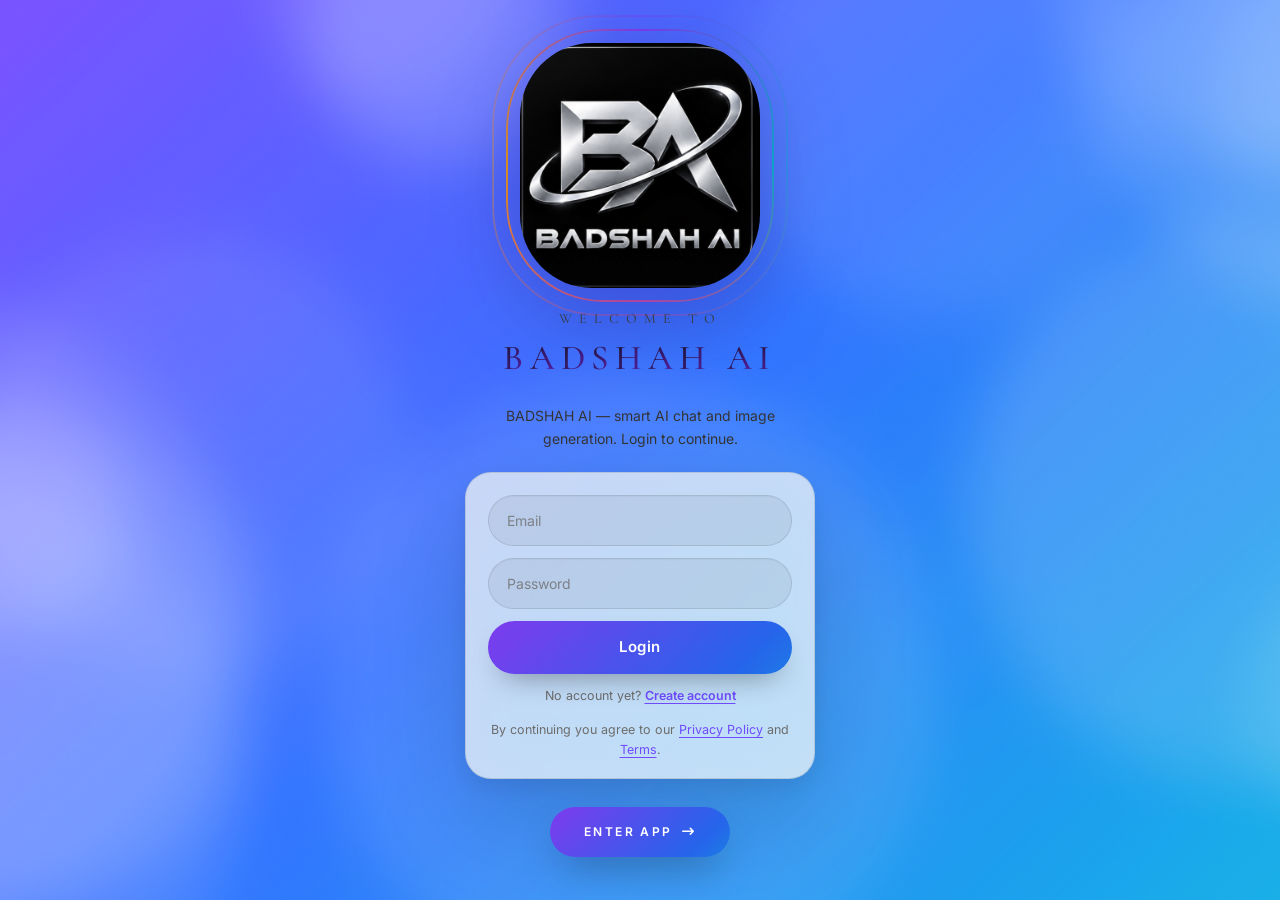
==== commit 3c5f11a4: "Add server TTS read-aloud (alphaapi worker + voice picker, Google fallback)" ====
--- a/index.html
+++ b/index.html
@@ -272,6 +272,24 @@
       </div>
 
       <div class="settings-row">
+        <label>Read aloud voice</label>
+        <select id="ttsVoiceSelect">
+          <option value="auto">Auto (Brian / Urdu)</option>
+          <option value="brian">Brian — English male</option>
+          <option value="ivy">Ivy — English female</option>
+          <option value="joey">Joey — English male</option>
+          <option value="kendra">Kendra — English female</option>
+          <option value="matthew">Matthew — English male</option>
+          <option value="amy">Amy — English female</option>
+          <option value="emma">Emma — English female</option>
+          <option value="aditi">Aditi — English + Hindi female</option>
+          <option value="raveena">Raveena — Hindi female</option>
+          <option value="ur">Urdu — Google (Urdu script)</option>
+          <option value="en">English — Google</option>
+        </select>
+      </div>
+
+      <div class="settings-row">
         <label class="settings-row-head">
           <span>AI Memory Engine</span>
           <span class="switch"><input type="checkbox" id="memoryEnabledToggle"><span class="switch-track"></span></span>
--- a/styles.css
+++ b/styles.css
@@ -766,3 +766,5 @@
 #buyProModal .modal-box{border-top:3px solid var(--accent)}
 .help-thread{transition:border-color .2s ease}
 .help-thread:hover{border-color:var(--border-strong)}
+
+#ttsVoiceSelect { width: 100%; padding: 10px 12px; border-radius: 10px; border: 1px solid var(--border); background: transparent; color: inherit; font: inherit; }
